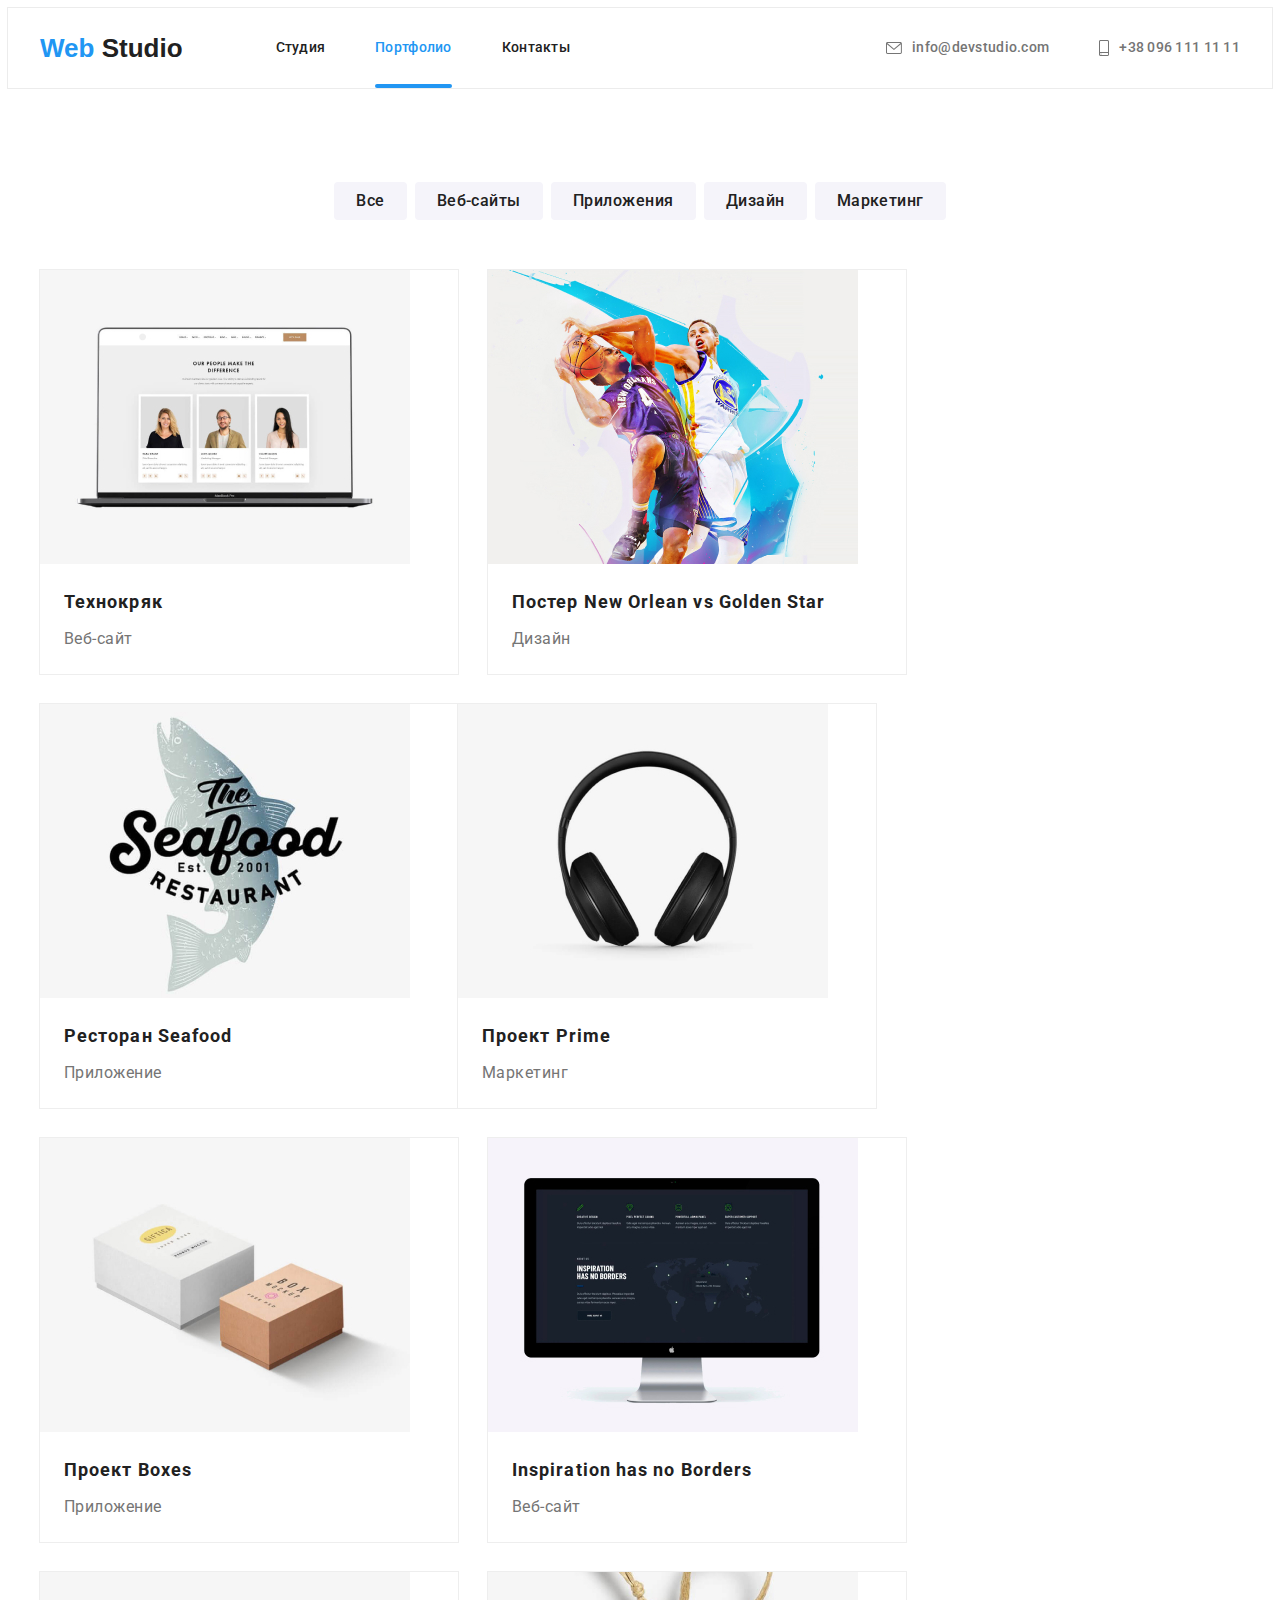
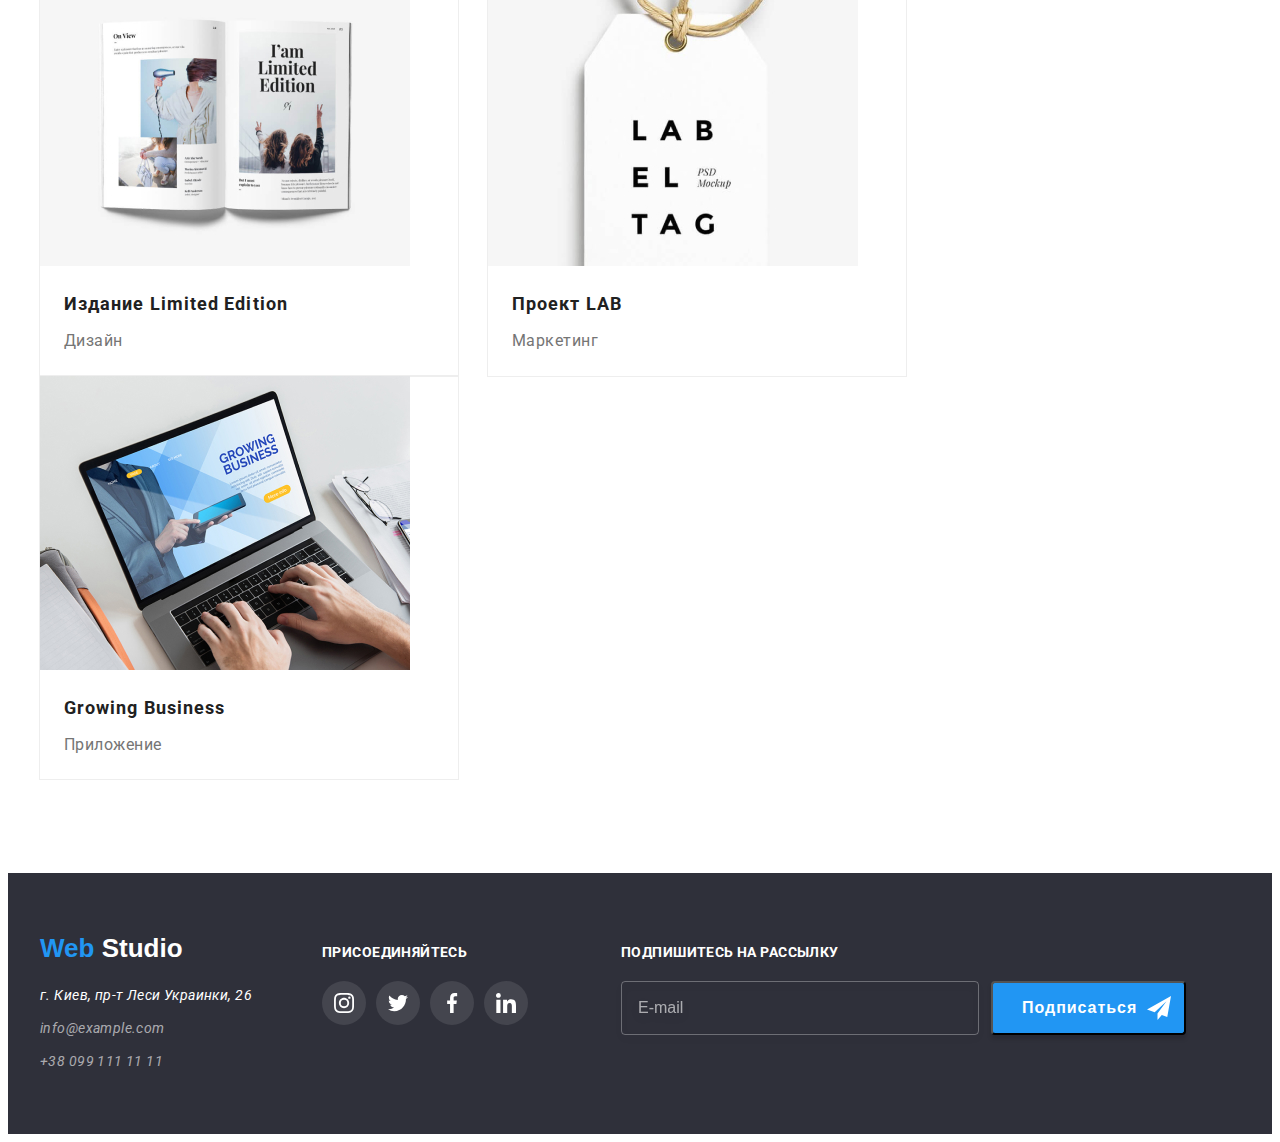
==== portfolio.html @ fcc24470 "Sass" ====
<!DOCTYPE html>
<html lang="ru">
	<head>
		<meta charset="UTF-8" />
		<meta http-equiv="X-UA-Compatible" content="IE=edge" />
		<meta name="viewport" content="width=device-width, initial-scale=1.0" />
		<title>Portfolio</title>
		<link rel="preconnect" href="https://fonts.googleapis.com" />
		<link rel="preconnect" href="https://fonts.gstatic.com" crossorigin />
		<link
			href="https://fonts.googleapis.com/css2?family=Montserrat:wght@400;500;700&family=Roboto&display=swap"
			rel="stylesheet"
		/>
		<link
			rel="stylesheet"
			href="https://minhaskamal.github.io/DownGit/#/home?url=https://github.com/sindresorhus/modern-normalize/blob/main/modern-normalize.css"
		/>

		<link
			rel="stylesheet"
			href="https://cdnjs.cloudflare.com/ajax/libs/modern-normalize/1.1.0/modern-normalize.min.css"
			integrity="sha512-wpPYUAdjBVSE4KJnH1VR1HeZfpl1ub8YT/NKx4PuQ5NmX2tKuGu6U/JRp5y+Y8XG2tV+wKQpNHVUX03MfMFn9Q=="
			crossorigin="anonymous"
			referrerpolicy="no-referrer"
		/>
		
		<link rel="stylesheet" href="./css/main.min.css" />
	</head>

	<body>
		<!--Шапка-->
		<header class="header">
			<div class="container header-container">
				<nav class="navigation">
					<a class="logo" href="./index.html">
						Web
						<span class="logo-element">Studio</span>
					</a>
					<ul class="header-list list">
						<li class="header-item">
							<a class="header-link link" href="./index.html">Студия</a>
						</li>
						<li class="header-item">
							<a class="header-link link active current" href="./portfolio.html">Портфолио</a>
						</li>
						<li class="header-item">
							<a class="header-link link" href="#">Контакты</a>
						</li>
					</ul>
				</nav>

				<ul class="header-contacts list">
					<li class="header-contacts-item">
						<a class="header-contacts-link link" href="mailto:info@devstudio.com">
							<svg class="header-icons" width="16" height="12">
								<use href="./images/icons.svg#envelope"></use>
							</svg>
							info@devstudio.com
						</a>
					</li>
					<li class="header-contacts-item">
						<a class="header-contacts-link link" href="tel:+380961111111">
							<svg class="header-icons" width="10" height="16">
								<use href="./images/icons.svg#smartphone"></use>
							</svg>
							+38 096 111 11 11
						</a>
					</li>
				</ul>
			</div>
		</header>

		<main>
			<!--Меню Портфолио-->
			<section class="menu-section">
				<div class="container">
					<h1 class="visually-hidden">
						Услуги
						<span lang="en">WebStudio</span>
					</h1>
					<ul class="menu-list list">
						<li class="menu-item">
							<button type="button" class="menu-button">Все</button>
						</li>
						<li class="menu-item">
							<button type="button" class="menu-button">Веб-сайты</button>
						</li>
						<li class="menu-item">
							<button type="button" class="menu-button">Приложения</button>
						</li>
						<li class="menu-item">
							<button type="button" class="menu-button">Дизайн</button>
						</li>
						<li class="menu-item">
							<button type="button" class="menu-button">Маркетинг</button>
						</li>
					</ul>
				</div>
			</section>
			<!--Карточки портфолио-->
			<section class="projects-section">
				<div class="container">
					<h2 class="visually-hidden">Проекты</h2>
          
					<ul class="projects-list list">
						<li class="projects-item">
							<a class="projects-link link" href="">

                <div class="img-projects-container">
								<img class="img-projects" src="./images/tehnokryak.jpg" alt="ноутбук на экране изображен веб сайт" />
								<p class="projects-hover-text">
									Технокряк это современная площадка распространения коронавируса. Компании используют эту платформу для
									цифрового шпионажа и атак на защищённые сервера конкурентов.
								</p>
                </div>

								<div class="projects-content">
									<h3 class="projects-subtitle link">Технокряк</h3>
									<p class="projects-text link">Веб-сайт</p>
								</div>
							</a>
						</li>

						<li class="projects-item">
							<a class="projects-link link" href="">

                <div class="img-projects-container">
								<img class="img-projects" src="./images/golden-star.jpg" alt="баскетболисты" />
                <p class="projects-hover-text">
                  Технокряк это современная площадка распространения коронавируса. Компании используют эту платформу для
                  цифрового шпионажа и атак на защищённые сервера конкурентов.
                </p>
                </div>

								<div class="projects-content">
									<h3 class="projects-subtitle link">
										Постер
										<span lang="en">New Orlean vs Golden Star</span>
									</h3>
									<p class="projects-text link">Дизайн</p>
								</div>
							</a>
						</li>

						<li class="projects-item">
							<a class="projects-link link" href="">

                <div class="img-projects-container">
								<img class="img-projects" src="./images/seafood.jpg" alt="эмблема ресторана" />
                <p class="projects-hover-text">
                  Технокряк это современная площадка распространения коронавируса. Компании используют эту платформу для
                  цифрового шпионажа и атак на защищённые сервера конкурентов.
                </p>
                </div>

								<div class="projects-content">
									<h3 class="projects-subtitle link">
										Ресторан
										<span lang="en">Seafood</span>
									</h3>
									<p class="projects-text link">Приложение</p>
								</div>
							</a>
						</li>

						<li class="projects-item">
							<a class="projects-link link" href="">

                <div class="img-projects-container">
								<img class="img-projects" src="./images/prime.jpg" alt="наушники" />
                <p class="projects-hover-text">
                  Технокряк это современная площадка распространения коронавируса. Компании используют эту платформу для
                  цифрового шпионажа и атак на защищённые сервера конкурентов.
                </p>
                </div>
                
								<div class="projects-content">
									<h3 class="projects-subtitle link">
										Проект
										<span lang="en">Prime</span>
									</h3>
									<p class="projects-text link">Маркетинг</p>
								</div>
							</a>
						</li>

						<li class="projects-item">
							<a class="projects-link link" href="">

                <div class="img-projects-container">
								<img class="img-projects" src="./images/boxes.jpg" alt="коробки" />
                <p class="projects-hover-text">
                  Технокряк это современная площадка распространения коронавируса. Компании используют эту платформу для
                  цифрового шпионажа и атак на защищённые сервера конкурентов.
                </p>
                </div>

								<div class="projects-content">
									<h3 class="projects-subtitle link">
										Проект
										<span lang="en">Boxes</span>
									</h3>
									<p class="projects-text link">Приложение</p>
								</div>
							</a>
						</li>

						<li class="projects-item">
							<a class="projects-link link" href="">

                <div class="img-projects-container">
								<img class="img-projects" src="./images/inspiration.jpg" alt="монитор на экране изображен веб сайт " />
                <p class="projects-hover-text">
                  Технокряк это современная площадка распространения коронавируса. Компании используют эту платформу для
                  цифрового шпионажа и атак на защищённые сервера конкурентов.
                </p>
                </div>

								<div class="projects-content">
									<h3 class="projects-subtitle link" lang="en">Inspiration has no Borders</h3>
									<p class="projects-text link">Веб-сайт</p>
								</div>
							</a>
						</li>

						<li class="projects-item">
							<a class="projects-link link" href="">

                <div class="img-projects-container">
								<img class="img-projects" src="./images/limited-edition.jpg" alt="журнал" />
                <p class="projects-hover-text">
                  Технокряк это современная площадка распространения коронавируса. Компании используют эту платформу для
                  цифрового шпионажа и атак на защищённые сервера конкурентов.
                </p>
                </div>

								<div class="projects-content">
									<h3 class="projects-subtitle link">
										Издание
										<span lang="en">Limited Edition</span>
									</h3>
									<p class="projects-text link">Дизайн</p>
								</div>
							</a>
						</li>

						<li class="projects-item">
							<a class="projects-link link" href="">

                <div class="img-projects-container">
								<img class="img-projects" src="./images/lab.jpg" alt=" бумажный ярлык с эмблемой " />
                <p class="projects-hover-text">
                  Технокряк это современная площадка распространения коронавируса. Компании используют эту платформу для
                  цифрового шпионажа и атак на защищённые сервера конкурентов.
                </p>
                </div>

								<div class="projects-content">
									<h3 class="projects-subtitle link">
										Проект
										<span lang="en">LAB</span>
									</h3>
									<p class="projects-text link">Маркетинг</p>
								</div>
							</a>
						</li>

						<li class="projects-item">
							<a class="projects-link link" href="">

                <div class="img-projects-container">
								<img class="img-projects" src="./images/growing.jpg" alt="ноутбук на экране изображено приложение" />
                <p class="projects-hover-text">
                  Технокряк это современная площадка распространения коронавируса. Компании используют эту платформу для
                  цифрового шпионажа и атак на защищённые сервера конкурентов.
                </p>
                </div>

								<div class="projects-content">
									<h3 class="projects-subtitle link" lang="en">Growing Business</h3>
									<p class="projects-text link">Приложение</p>
								</div>
							</a>
						</li>
					</ul>
				</div>
			</section>
		</main>

		<!-- Подвал -->

		<footer class="footer-section">
			<div class="footer-container container">
				<div class="address-container">
					<a href="./index.html" class="footer-logo">
						Web
						<span class="logo-element-footer">Studio</span>
					</a>
					<address class="address">
						<ul class="address-list list">
							<li class="address-item">
								<a class="address-iink link footer-link"
									href="https://www.google.com/maps/place/%D0%B1%D1%83%D0%BB.+%D0%9B%D0%B5%D1%81%D0%B8+%D0%A3%D0%BA%D1%80%D0%B0%D0%B8%D0%BD%D0%BA%D0%B8,+26,+%D0%9A%D0%B8%D0%B5%D0%B2,+02000/@50.4265807,30.5361971,17z/data=!4m13!1m7!3m6!1s0x40d4cf0e033ecbe9:0x57a4dffefec77da0!2z0LHRg9C7LiDQm9C10YHQuCDQo9C60YDQsNC40L3QutC4LCAyNiwg0JrQuNC10LIsIDAyMDAw!3b1!8m2!3d50.4265807!4d30.5383858!3m4!1s0x40d4cf0e033ecbe9:0x57a4dffefec77da0!8m2!3d50.4265807!4d30.5383858"
									target="_blank" rel="nofollow">
									г. Киев, пр-т Леси Украинки, 26
								</a>
							</li>
							<li class="address-item">
								<a class="address-mail link footer-link" href="mailto:info@example.com">info@example.com</a>
							</li>
							<li class="address-item">
								<a class="address-tel link footer-link" href="tel:+380991111111">+38 099 111 11 11</a>
							</li>
						</ul>
					</address>
				</div>
		
				<section class="footer-sidebar">
					<h3 class="footer-sidebar-title">присоединяйтесь</h3>
		
					<ul class="footer-sidebar-list list">
						<li class="footer-sidebar-item">
							<a class="footer-sidebar-link link" href="">
								<svg class="footer-social-icon" width="20" height="20">
									<use href="./images/icons.svg#instagram"></use>
								</svg>
							</a>
						</li>
		
						<li class="footer-sidebar-item">
							<a class="footer-sidebar-link link" href="">
								<svg class="footer-social-icon" width="20" height="20">
									<use href="./images/icons.svg#twitter"></use>
								</svg>
							</a>
						</li>
		
						<li class="footer-sidebar-item">
							<a class="footer-sidebar-link link" href="">
								<svg class="footer-social-icon" width="20" height="20">
									<use href="./images/icons.svg#facebook"></use>
								</svg>
							</a>
						</li>
		
						<li class="footer-sidebar-item">
							<a class="footer-sidebar-link link" href="">
								<svg class="footer-social-icon" width="20" height="20">
									<use href="./images/icons.svg#linkedin"></use>
								</svg>
							</a>
						</li>
					</ul>
				</section>
				<section class="footer-subscribe-container">
					<h2 class="footer-subscribe-title">Подпишитесь на рассылку</h2>
					<form action="#" class="footer-subscribe" autocomplete="on">
		
						<input type="email" name="email" placeholder="E-mail" autofocus required
							class="footer-subscribe-mail" />
		
						<button type="submit" class="footer-subscribe-btn">
							<span class="subscribe-btn-text">Подписаться</span>
		
							<svg class="subscribe-btn-icon" width="24" height="24">
								<use href="./images/icons.svg#icon-icon-send"></use>
							</svg>
						</button>
				</section>
				</form>
			</div>
		</footer>
	</body>
</html>
---- css/main.min.css ----
:root{--hero-title-color: #ffffff;--second-title-color: #212121;--subtitle-color: #212121;--text-color: #757575;--buttons-color: #212121;--second-buttons-color: #ffffff}p,h1,h2,h3,h4,h5,h6,p{margin:0}ul{list-style:none;margin:0;padding:0}img{display:block}body{font-family:"Roboto", sans-serif;color:#212121}.container{width:1200px;padding-left:15px;padding-right:15px;margin:0 auto}.link{text-decoration:none;color:#212121}.active{color:#2196f3}.section{padding-bottom:94px;padding-top:94px}.logo,.footer-logo{font-family:"Raleway", sans-serif;font-weight:700;font-size:26px;line-height:1.19;text-decoration:none;color:#2196f3}.logo{margin-right:93px;padding-top:24px;padding-bottom:24px}.logo-element{color:#212121}.footer-logo{display:block;margin-bottom:20px}.logo-element-footer{color:#ffffff}.visually-hidden{position:absolute;white-space:nowrap;width:1px;height:1px;overflow:hidden;border:0;padding:0;clip:rect(0 0 0 0);clip-path:inset(50%);margin:-1px}.header{background:#ffffff;outline:1px solid #ececec}.header-container{display:flex;align-items:center;justify-content:space-between}.navigation,.header-list,.header-contacts{display:flex;align-items:center}.header-item,.header-contacts-item{font-weight:500;font-size:14px;line-height:1.14;letter-spacing:0.02em;color:#212121}.header-item{margin-right:50px}.header-item:last-child{margin-right:0px}.header-link{padding-top:32px;padding-bottom:32px;position:relative}.header-link.current::after{content:"";width:100%;height:4px;border-radius:2px;background-color:#2196f3;position:absolute;bottom:-1px;left:0}.header-contacts-item:not(:last-child){margin-right:50px}.header-contacts-link{padding-top:32px;padding-bottom:32px;color:#757575;display:flex;align-items:center;transition:color 250ms cubic-bezier(0.4, 0, 0.2, 1)}.header-icons{fill:currentColor;margin-right:10px}.header-contacts-link:hover,.header-contacts-link:focus{color:#2196f3}.hero{padding-top:200px;padding-bottom:200px;text-align:center;background-image:linear-gradient(rgba(47,48,58,0.4), rgba(47,48,58,0.4)),url("../images/hero.jpg");background-position:center;background-size:cover;background-repeat:no-repeat;max-width:1600px;margin:0 auto}.container-hero{display:flex;flex-direction:column;align-items:center}.hero-title{color:var(--hero-title-color);font-weight:900;font-size:44px;line-height:1.36;letter-spacing:0.06em;text-transform:uppercase;width:696px;text-align:center;margin-bottom:30px;margin-left:auto;margin-right:auto}.hero-button{font-family:inherit;font-weight:700;font-size:16px;line-height:1.87;align-items:center;letter-spacing:0.06em;cursor:pointer;border:none;padding:10px 32px;background-color:#2196f3;color:var(--second-buttons-color);border-radius:4px;transition:background-color 250ms cubic-bezier(0.4, 0, 0.2, 1)}.hero-button:hover{background-color:#188ce8}.container-icon{width:270px;height:120px;background-color:#f5f4fa;border-radius:4px;margin-bottom:30px;display:flex;justify-content:center;align-items:center}.about-section{background:#ffffff}.about-list{display:flex;margin-bottom:94px}.about-item:not(:last-child){margin-right:30px}.about-subtitle{font-weight:700;font-size:14px;line-height:1.14;letter-spacing:0.03em;text-transform:uppercase;color:var(--subtitle-color);margin-bottom:10px}.about-text{font-size:14px;line-height:1.71;letter-spacing:0.03em;color:var(--text-color)}.about-title{font-weight:700;font-size:36px;line-height:1.17;text-align:center;letter-spacing:0.03em;color:var(--second-title-color);margin-bottom:50px}.about-img-list{display:flex}.about-img-item{flex-basis:calc((100% - 60px) / 3)}.about-img-item:not(:last-child){margin-right:30px}.about-img-container{position:relative}.about-img-text{position:absolute;width:100%;height:70px;bottom:0;left:0;background-color:rgba(47,48,58,0.8);font-weight:700;font-size:14px;line-height:1.14;text-align:center;letter-spacing:0.03em;text-transform:uppercase;color:#ffffff;padding-top:27px;padding-bottom:27px}.command-section{background:#f5f4fa}.command-title{font-weight:700;font-size:36px;line-height:1.17;text-align:center;letter-spacing:0.03em;color:var(--second-title-color);margin-bottom:50px}.command-list{display:flex}.command-item{flex-basis:calc((100% - 90px) / 4);margin-right:30px;background:#ffffff;box-shadow:0px 1px 3px rgba(0,0,0,0.12),0px 1px 1px rgba(0,0,0,0.14),0px 2px 1px rgba(0,0,0,0.2);border-radius:0px 0px 4px 4px}.command-item:last-child{margin-right:0px}.command-subtitle{font-weight:500;font-size:16px;line-height:1.19;text-align:center;letter-spacing:0.03em;color:var(--subtitle-color);margin-top:30px;margin-bottom:10px}.command-text{font-size:16px;line-height:1.19;text-align:center;letter-spacing:0.03em;color:var(--text-color);margin-bottom:16px}.command-social-list{display:flex;justify-content:center;margin-bottom:30px}.command-social-item{width:44px;height:44px}.command-social-item+.command-social-item{margin-left:10px}.command-social-link{width:100%;height:100%;border-radius:50%;display:flex;justify-content:center;align-items:center;color:#afb1b8;transition:color 250ms cubic-bezier(0.4, 0, 0.2, 1),background-color 250ms cubic-bezier(0.4, 0, 0.2, 1)}.command-social-icon{fill:currentColor}.command-social-link:hover,.command-social-link:focus{color:#ffffff;background-color:#2196f3}.clients{background:#ffffff}.clients-title{font-weight:700;font-size:36px;line-height:1.17;text-align:center;letter-spacing:0.03em;color:var(--second-title-color);margin-bottom:50px}.clients-list{display:flex;justify-content:center;align-items:center}.clients-item{width:170px;height:92px}.clients-item+.clients-item{margin-left:30px}.clients-link{width:100%;height:100%;border-radius:4px;color:#afb1b8;display:flex;justify-content:center;align-items:center;border:1px solid #afb1b8;transition:color 250ms cubic-bezier(0.4, 0, 0.2, 1),border-color 250ms cubic-bezier(0.4, 0, 0.2, 1)}.clients-icon{fill:currentColor}.clients-link:focus,.clients-link:hover{color:#2196f3;border-color:#2196f3}.footer-section{background:#2f303a;padding-bottom:60px;padding-top:60px}.footer-container{display:flex}.address-iink,.address-mail,.address-tel{font-size:14px;line-height:1.71;letter-spacing:0.03em}.address-iink{color:#ffffff}.address-mail,.address-tel{color:rgba(255,255,255,0.6)}.address-iink,.address-mail{display:block;margin-bottom:9px}.footer-link{transition:color 250ms cubic-bezier(0.4, 0, 0.2, 1)}.footer-link:hover,.footer-link:focus{color:#2196f3}.footer-sidebar{margin-top:12px;margin-bottom:40px;margin-left:70px}.footer-sidebar-title,.footer-subscribe-title{font-weight:700;font-size:14px;line-height:1.14;color:#ffffff;letter-spacing:0.03em;text-transform:uppercase;margin-bottom:20px}.footer-sidebar-list{display:flex;justify-content:center;align-items:center}.footer-sidebar-item{width:44px;height:44px}.footer-sidebar-item+.footer-sidebar-item{margin-left:10px}.footer-sidebar-link{width:100%;height:100%;display:flex;justify-content:center;align-items:center;color:#ffffff;border-radius:50%;background:rgba(255,255,255,0.1);transition:color 250ms cubic-bezier(0.4, 0, 0.2, 1),background-color 250ms cubic-bezier(0.4, 0, 0.2, 1)}.footer-social-icon{fill:currentColor}.footer-sidebar-link:hover,.footer-sidebar-link:focus{color:#ffffff;background-color:#2196f3}.footer-subscribe-container{margin-left:93px;margin-top:12px;width:570px}.footer-subscribe{display:flex}.footer-subscribe-mail{width:358px;padding-top:15px;padding-bottom:15px;padding-left:16px;margin-right:12px;background:transparent;border:1px solid rgba(255,255,255,0.3);box-sizing:border-box;filter:drop-shadow(0px 4px 4px rgba(0,0,0,0.15));border-radius:4px;font-size:16px;line-height:1.25;color:rgba(255,255,255,0.6)}.footer-subscribe-mail::placeholder{font-size:16px;line-height:1.25;color:rgba(255,255,255,0.6)}.footer-subscribe-mail:focus{outline:transparent}.footer-subscribe-btn{padding:10px 13px 10px 29px;background:#2196f3;box-shadow:0px 4px 4px rgba(0,0,0,0.15);border-radius:4px;display:flex;align-items:center}.subscribe-btn-text{font-weight:700;font-size:16px;line-height:1.87;text-align:center;letter-spacing:0.06em;color:#ffffff}.subscribe-btn-icon{margin-left:10px;fill:#ffffff}.menu-section{color:#e5e5e5;padding-top:94px;padding-bottom:50px}.menu-list{display:flex;justify-content:center}.menu-item:not(:last-child){margin-right:8px}.menu-item{transition:box-shadow 250ms cubic-bezier(0.4, 0, 0.2, 1),order-radius 250ms cubic-bezier(0.4, 0, 0.2, 1)}.menu-item:focus,.menu-item:hover{box-shadow:0px 3px 1px rgba(0,0,0,0.1),0px 1px 2px rgba(0,0,0,0.08),0px 2px 2px rgba(0,0,0,0.12);border-radius:4px}.menu-button{font-family:inherit;font-weight:500;font-size:16px;line-height:1.62;text-align:center;letter-spacing:0.03em;background:#f5f4fa;color:var(--buttons-color);border:none;border-radius:4px;cursor:pointer;padding:6px 22px;transition:color 250ms cubic-bezier(0.4, 0, 0.2, 1),background-color 250ms cubic-bezier(0.4, 0, 0.2, 1)}.menu-button:focus,.menu-button:hover{background-color:#2196f3;color:#ffffff}.projects-section{padding-bottom:94px}.projects-list{display:flex;flex-wrap:wrap}.img-projects{display:block;max-width:100%;height:auto}.projects-item{flex-basis:calc((100% - 60px) / 3);margin-bottom:30px;margin-right:30px;outline:1px solid #eeeeee;transition:box-shadow 250ms cubic-bezier(0.4, 0, 0.2, 1)}.projects-item:nth-child(3n){margin-right:0px}.projects-item:nth-last-child(-n+3){margin-bottom:0px}.projects-link{cursor:pointer}.projects-item:hover,.projects-item:focus{box-shadow:1px 4px 6px 0px rgba(0,0,0,0.16),0px 4px 4px 0px rgba(0,0,0,0.06)}.projects-item:hover .projects-hover-text{transform:translateY(0%)}.img-projects-container{position:relative;overflow:hidden}.projects-hover-text{position:absolute;width:100%;height:100%;bottom:0;left:0;transform:translateY(100%);transition:transform 250ms cubic-bezier(0.4, 0, 0.2, 1);overflow:auto;font-size:18px;line-height:1.55;letter-spacing:0.03em;color:#ffffff;background-color:rgba(33,150,243,0.9);padding:63px 24px}.projects-content{padding:20px 24px;width:370px;background:#ffffff}.projects-subtitle{font-weight:700;font-size:18px;line-height:2;letter-spacing:0.06em;color:var(--subtitle-color);margin-bottom:4px}.projects-text{font-size:16px;line-height:1.87;letter-spacing:0.03em;color:var(--text-color)}.backdrop{width:100vw;height:100vh;background-color:rgba(0,0,0,0.2);position:fixed;top:0;left:0;transition:visibility 250ms cubic-bezier(0.4, 0, 0.2, 1),opacity 250ms cubic-bezier(0.4, 0, 0.2, 1)}.is-hidden{visibility:hidden;opacity:0;pointer-events:none}.backdrop.is-hidden .modal{transform:scale(0.5) rotateX(-60deg);background-color:#fff}.modal{width:528px;min-height:581px;padding:40px;background-color:#ffffff;border-radius:4px;box-shadow:0px 2px 1px 0px rgba(0,0,0,0.2),0px 1px 1px 0px rgba(0,0,0,0.14),0px 1px 3px 0px rgba(0,0,0,0.12);position:absolute;top:50%;left:50%;transform:scale(1) rotateX(0) translate(-50%, -50%);transition-property:background-color}.modal-close{position:absolute;top:8px;right:8px;width:30px;height:30px;background-color:#fff;color:#000000;border-radius:50%;border:1px solid rgba(0,0,0,0.1);display:flex;align-items:center;justify-content:center;transition:color 250ms cubic-bezier(0.4, 0, 0.2, 1),opacity 250ms cubic-bezier(0.4, 0, 0.2, 1);cursor:pointer}.modal-close-icon{fill:currentColor}.modal-close:focus,.modal-close:hover{color:#2196f3}.modal-title{font-weight:700;font-size:20px;line-height:1.15;text-align:center;letter-spacing:0.03em;color:var(--second-title-color);margin-bottom:12px}.modal-contacts-label,.modal-comments-label{font-weight:400;font-size:12px;line-height:1.17;letter-spacing:0.01em;color:#757575;margin-bottom:4px}.modal-field{position:relative;margin-bottom:10px}.modal-input{display:block;width:100%;height:40px;padding-left:42px;border:1px solid rgba(33,33,33,0.2);box-sizing:border-box;border-radius:4px;font-size:14px;line-height:1.14;letter-spacing:0.01em;transition:border 250ms cubic-bezier(0.4, 0, 0.2, 1);outline:transparent}.modal-input:focus,.modal-comments-text:focus{border:1px solid #2196f3}.modal-input:focus+.modal-icon{fill:#2196f3}.modal-icon{position:absolute;top:50%;transform:translateY(-50%);left:14px;transition:fill 250ms cubic-bezier(0.4, 0, 0.2, 1)}.modal-comments-text{display:block;resize:none;width:100%;height:120px;outline:transparent;border:1px solid rgba(33,33,33,0.2);border-radius:4px;transition:border 250ms cubic-bezier(0.4, 0, 0.2, 1);font-size:12px;line-height:1.16;letter-spacing:0.01em;padding:12px 16px;margin-bottom:20px}.modal-comments-text::placeholder{font-size:12px;line-height:1.16;letter-spacing:0.01em;color:rgba(117,117,117,0.5)}.modal-checkbox-text{font-size:14px;line-height:1.71;letter-spacing:0.03em;color:#757575;margin-bottom:30px;display:flex;justify-content:space-evenly;align-items:center}.modal-checkbox{content:"";width:16px;height:15px;border:2px solid #212121;border-radius:2px;display:flex;align-items:center}.modal-checkbox-icon{fill:transparent}.subscribe-checkbox:checked+.modal-checkbox-text .modal-checkbox{background:#188ce8;border:none}.subscribe-checkbox:checked+.modal-checkbox-text .modal-checkbox-icon{fill:#ffffff}.checkbox-text-element{color:#2196f3;position:relative}.checkbox-text-element::after{content:"";width:100%;height:1px;background-color:#2196f3;position:absolute;bottom:5px;left:0}.modal-btn{font-weight:bold;font-size:16px;line-height:1.87;text-align:center;align-items:center;letter-spacing:0.06em;background-color:#2196f3;color:var(--second-buttons-color);box-shadow:0px 4px 4px rgba(0,0,0,0.15);border-radius:4px;border:transparent;cursor:pointer;padding:10px 55px;display:block;margin:0px auto}
/*# sourceMappingURL=main.min.css.map */
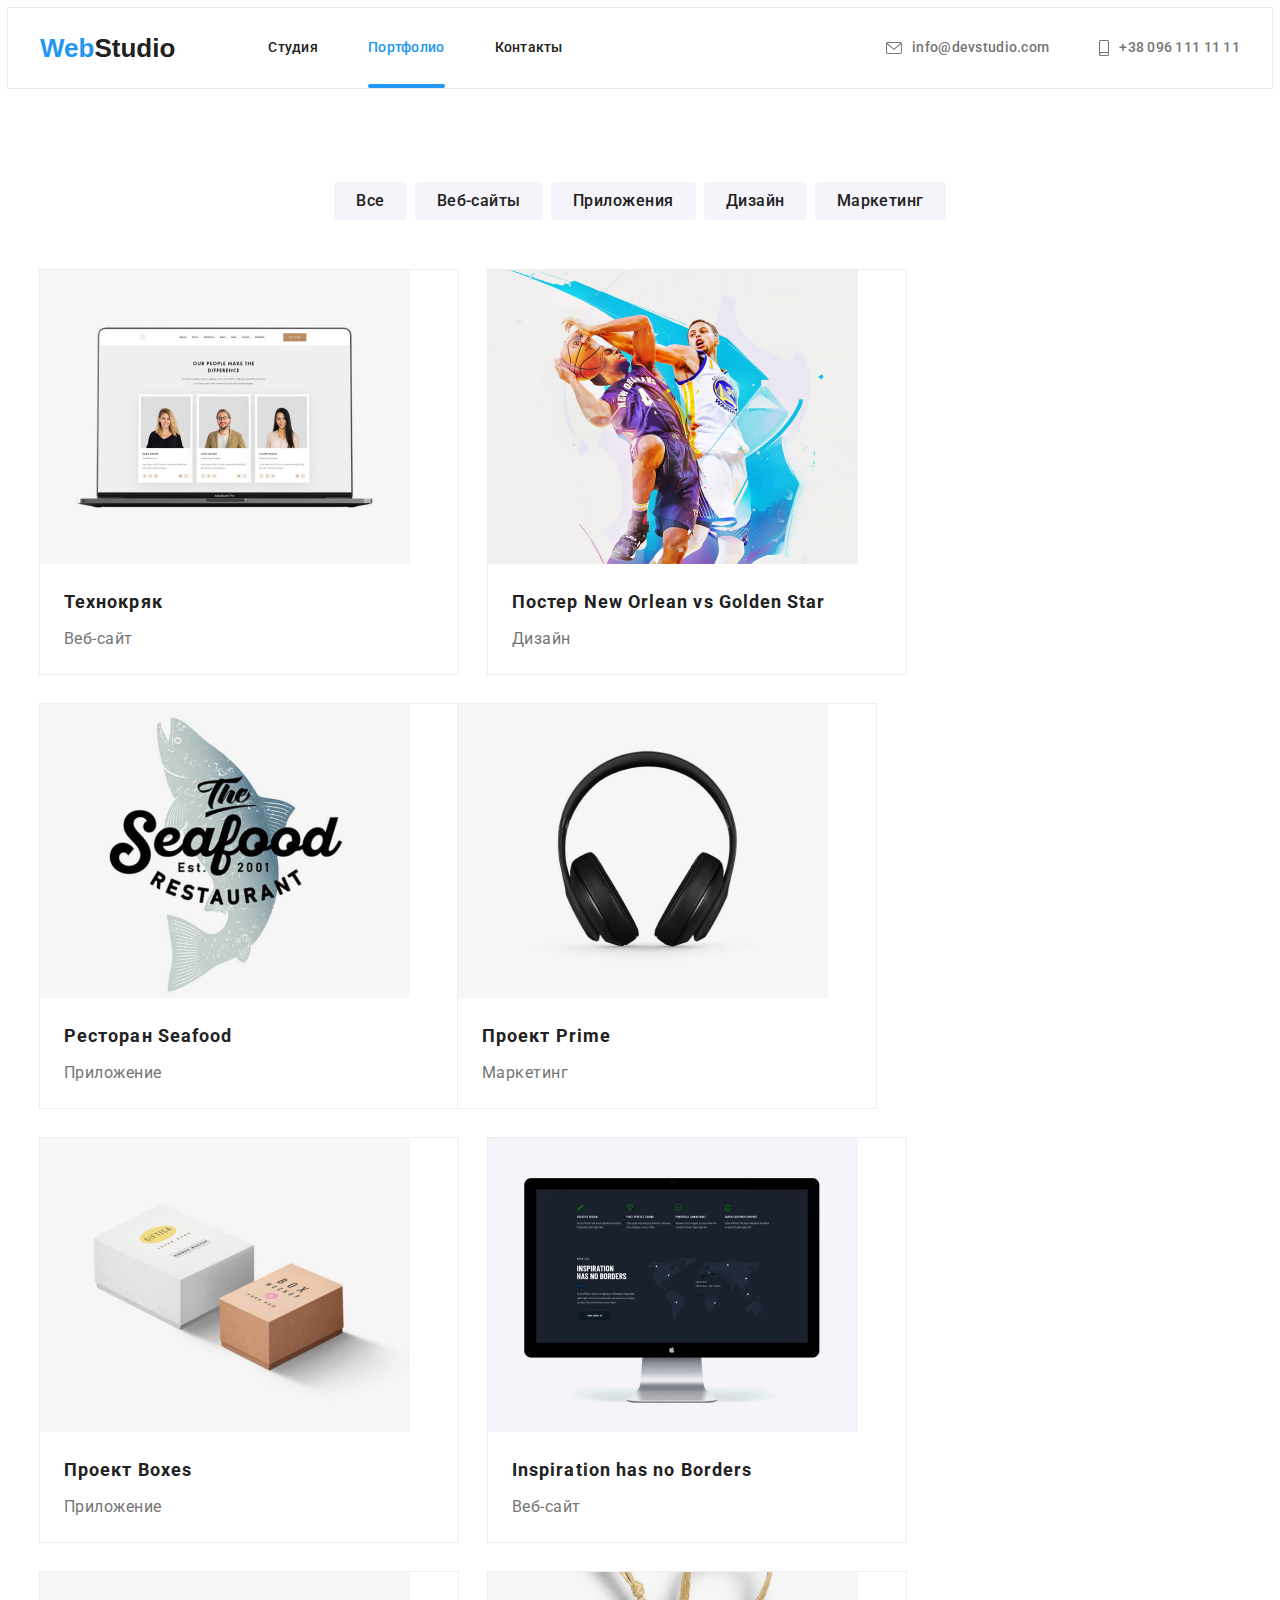
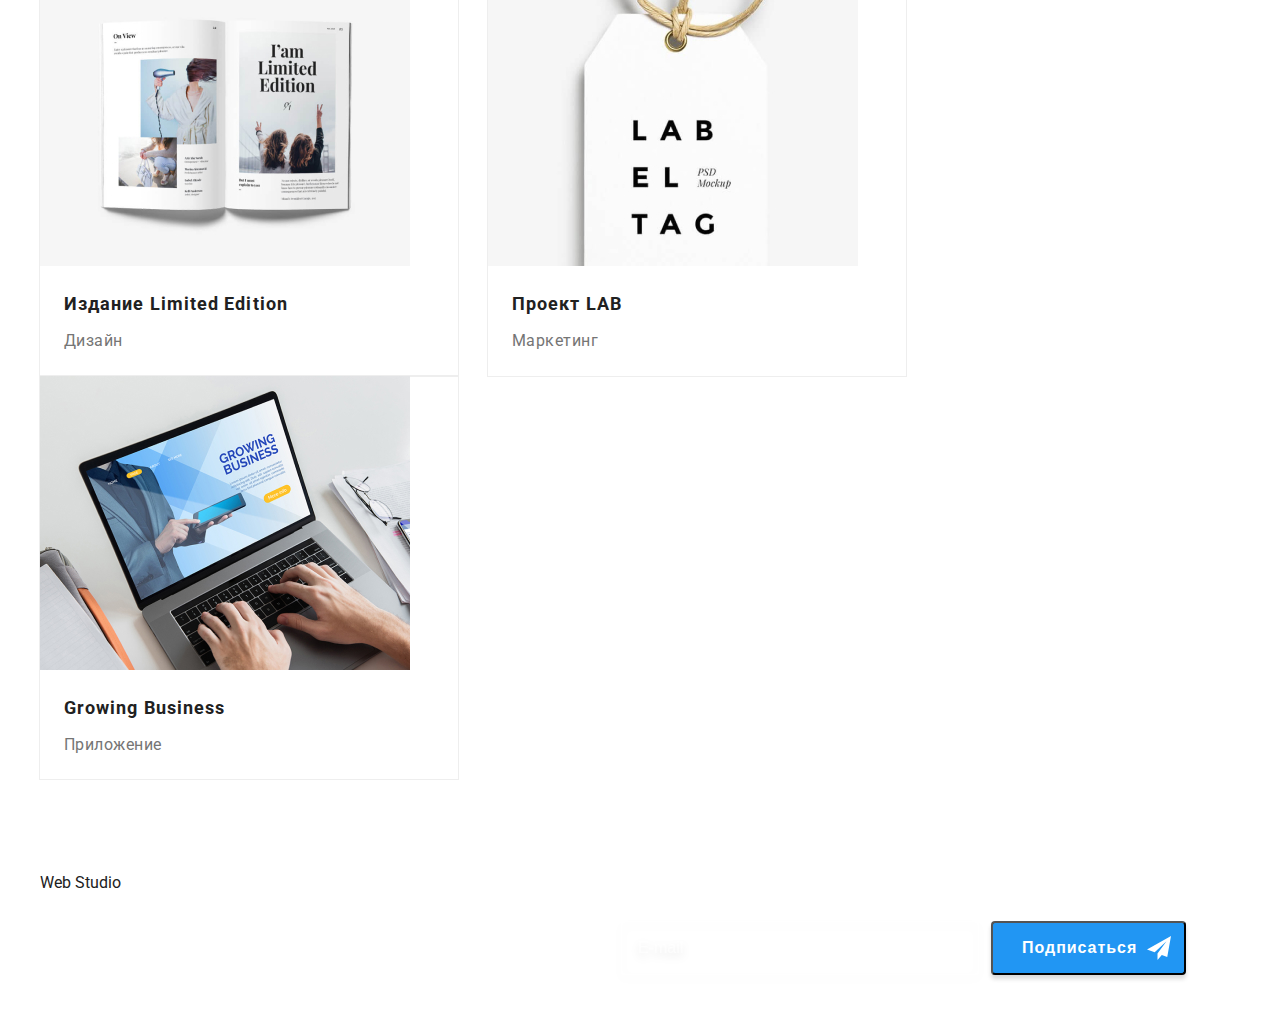
==== commit 48a10d5e: "About" ====
--- a/portfolio.html
+++ b/portfolio.html
@@ -29,47 +29,47 @@
 
 	<body>
 		<!--Шапка-->
-		<header class="header">
-			<div class="container header-container">
-				<nav class="navigation">
-					<a class="logo" href="./index.html">
-						Web
-						<span class="logo-element">Studio</span>
-					</a>
-					<ul class="header-list list">
-						<li class="header-item">
-							<a class="header-link link" href="./index.html">Студия</a>
-						</li>
-						<li class="header-item">
-							<a class="header-link link active current" href="./portfolio.html">Портфолио</a>
-						</li>
-						<li class="header-item">
-							<a class="header-link link" href="#">Контакты</a>
-						</li>
-					</ul>
-				</nav>
-
-				<ul class="header-contacts list">
-					<li class="header-contacts-item">
-						<a class="header-contacts-link link" href="mailto:info@devstudio.com">
-							<svg class="header-icons" width="16" height="12">
-								<use href="./images/icons.svg#envelope"></use>
-							</svg>
-							info@devstudio.com
-						</a>
+	<header class="header">
+		<div class="header__container container">
+			<nav class="header__site-nav">
+				<a class="header__logo logo" href="./index.html">
+					Web<span class="logo--black">Studio</span>
+				</a>
+				<ul class="header-nav">
+					<li class="header-nav__item">
+						<a class="header-nav__link  "
+							href="./index.html">Студия</a>
 					</li>
-					<li class="header-contacts-item">
-						<a class="header-contacts-link link" href="tel:+380961111111">
-							<svg class="header-icons" width="10" height="16">
-								<use href="./images/icons.svg#smartphone"></use>
-							</svg>
-							+38 096 111 11 11
-						</a>
+					<li class="header-nav__item">
+						<a class="header-nav__link nav-link nav-link--current nav-link--active" href="./portfolio.html">Портфолио</a>
+					</li>
+					<li class="header-nav__item">
+						<a class="header-nav__link" href="#">Контакты</a>
 					</li>
 				</ul>
-			</div>
-		</header>
-
+			</nav>
+	
+			<ul class="header-contacts">
+				<li class="header-contacts__item">
+					<a class="header-contacts__link " href="mailto:info@devstudio.com">
+						<svg class="header-contacts__icons" width="16" height="12">
+							<use href="./images/icons.svg#envelope"></use>
+						</svg>
+						info@devstudio.com
+					</a>
+				</li>
+				<li class="header-contacts__item">
+					<a class=" header-contacts__link " href="tel:+380961111111">
+						<svg class="header-contacts__icons" width="10" height="16">
+							<use href="./images/icons.svg#smartphone"></use>
+						</svg>
+						+38 096 111 11 11
+					</a>
+				</li>
+			</ul>
+		</div>
+	</header>
+	
 		<main>
 			<!--Меню Портфолио-->
 			<section class="menu-section">
--- a/css/main.min.css
+++ b/css/main.min.css
@@ -1,2 +1,2 @@
-:root{--hero-title-color: #ffffff;--second-title-color: #212121;--subtitle-color: #212121;--text-color: #757575;--buttons-color: #212121;--second-buttons-color: #ffffff}p,h1,h2,h3,h4,h5,h6,p{margin:0}ul{list-style:none;margin:0;padding:0}img{display:block}body{font-family:"Roboto", sans-serif;color:#212121}.container{width:1200px;padding-left:15px;padding-right:15px;margin:0 auto}.link{text-decoration:none;color:#212121}.active{color:#2196f3}.section{padding-bottom:94px;padding-top:94px}.logo,.footer-logo{font-family:"Raleway", sans-serif;font-weight:700;font-size:26px;line-height:1.19;text-decoration:none;color:#2196f3}.logo{margin-right:93px;padding-top:24px;padding-bottom:24px}.logo-element{color:#212121}.footer-logo{display:block;margin-bottom:20px}.logo-element-footer{color:#ffffff}.visually-hidden{position:absolute;white-space:nowrap;width:1px;height:1px;overflow:hidden;border:0;padding:0;clip:rect(0 0 0 0);clip-path:inset(50%);margin:-1px}.header{background:#ffffff;outline:1px solid #ececec}.header-container{display:flex;align-items:center;justify-content:space-between}.navigation,.header-list,.header-contacts{display:flex;align-items:center}.header-item,.header-contacts-item{font-weight:500;font-size:14px;line-height:1.14;letter-spacing:0.02em;color:#212121}.header-item{margin-right:50px}.header-item:last-child{margin-right:0px}.header-link{padding-top:32px;padding-bottom:32px;position:relative}.header-link.current::after{content:"";width:100%;height:4px;border-radius:2px;background-color:#2196f3;position:absolute;bottom:-1px;left:0}.header-contacts-item:not(:last-child){margin-right:50px}.header-contacts-link{padding-top:32px;padding-bottom:32px;color:#757575;display:flex;align-items:center;transition:color 250ms cubic-bezier(0.4, 0, 0.2, 1)}.header-icons{fill:currentColor;margin-right:10px}.header-contacts-link:hover,.header-contacts-link:focus{color:#2196f3}.hero{padding-top:200px;padding-bottom:200px;text-align:center;background-image:linear-gradient(rgba(47,48,58,0.4), rgba(47,48,58,0.4)),url("../images/hero.jpg");background-position:center;background-size:cover;background-repeat:no-repeat;max-width:1600px;margin:0 auto}.container-hero{display:flex;flex-direction:column;align-items:center}.hero-title{color:var(--hero-title-color);font-weight:900;font-size:44px;line-height:1.36;letter-spacing:0.06em;text-transform:uppercase;width:696px;text-align:center;margin-bottom:30px;margin-left:auto;margin-right:auto}.hero-button{font-family:inherit;font-weight:700;font-size:16px;line-height:1.87;align-items:center;letter-spacing:0.06em;cursor:pointer;border:none;padding:10px 32px;background-color:#2196f3;color:var(--second-buttons-color);border-radius:4px;transition:background-color 250ms cubic-bezier(0.4, 0, 0.2, 1)}.hero-button:hover{background-color:#188ce8}.container-icon{width:270px;height:120px;background-color:#f5f4fa;border-radius:4px;margin-bottom:30px;display:flex;justify-content:center;align-items:center}.about-section{background:#ffffff}.about-list{display:flex;margin-bottom:94px}.about-item:not(:last-child){margin-right:30px}.about-subtitle{font-weight:700;font-size:14px;line-height:1.14;letter-spacing:0.03em;text-transform:uppercase;color:var(--subtitle-color);margin-bottom:10px}.about-text{font-size:14px;line-height:1.71;letter-spacing:0.03em;color:var(--text-color)}.about-title{font-weight:700;font-size:36px;line-height:1.17;text-align:center;letter-spacing:0.03em;color:var(--second-title-color);margin-bottom:50px}.about-img-list{display:flex}.about-img-item{flex-basis:calc((100% - 60px) / 3)}.about-img-item:not(:last-child){margin-right:30px}.about-img-container{position:relative}.about-img-text{position:absolute;width:100%;height:70px;bottom:0;left:0;background-color:rgba(47,48,58,0.8);font-weight:700;font-size:14px;line-height:1.14;text-align:center;letter-spacing:0.03em;text-transform:uppercase;color:#ffffff;padding-top:27px;padding-bottom:27px}.command-section{background:#f5f4fa}.command-title{font-weight:700;font-size:36px;line-height:1.17;text-align:center;letter-spacing:0.03em;color:var(--second-title-color);margin-bottom:50px}.command-list{display:flex}.command-item{flex-basis:calc((100% - 90px) / 4);margin-right:30px;background:#ffffff;box-shadow:0px 1px 3px rgba(0,0,0,0.12),0px 1px 1px rgba(0,0,0,0.14),0px 2px 1px rgba(0,0,0,0.2);border-radius:0px 0px 4px 4px}.command-item:last-child{margin-right:0px}.command-subtitle{font-weight:500;font-size:16px;line-height:1.19;text-align:center;letter-spacing:0.03em;color:var(--subtitle-color);margin-top:30px;margin-bottom:10px}.command-text{font-size:16px;line-height:1.19;text-align:center;letter-spacing:0.03em;color:var(--text-color);margin-bottom:16px}.command-social-list{display:flex;justify-content:center;margin-bottom:30px}.command-social-item{width:44px;height:44px}.command-social-item+.command-social-item{margin-left:10px}.command-social-link{width:100%;height:100%;border-radius:50%;display:flex;justify-content:center;align-items:center;color:#afb1b8;transition:color 250ms cubic-bezier(0.4, 0, 0.2, 1),background-color 250ms cubic-bezier(0.4, 0, 0.2, 1)}.command-social-icon{fill:currentColor}.command-social-link:hover,.command-social-link:focus{color:#ffffff;background-color:#2196f3}.clients{background:#ffffff}.clients-title{font-weight:700;font-size:36px;line-height:1.17;text-align:center;letter-spacing:0.03em;color:var(--second-title-color);margin-bottom:50px}.clients-list{display:flex;justify-content:center;align-items:center}.clients-item{width:170px;height:92px}.clients-item+.clients-item{margin-left:30px}.clients-link{width:100%;height:100%;border-radius:4px;color:#afb1b8;display:flex;justify-content:center;align-items:center;border:1px solid #afb1b8;transition:color 250ms cubic-bezier(0.4, 0, 0.2, 1),border-color 250ms cubic-bezier(0.4, 0, 0.2, 1)}.clients-icon{fill:currentColor}.clients-link:focus,.clients-link:hover{color:#2196f3;border-color:#2196f3}.footer-section{background:#2f303a;padding-bottom:60px;padding-top:60px}.footer-container{display:flex}.address-iink,.address-mail,.address-tel{font-size:14px;line-height:1.71;letter-spacing:0.03em}.address-iink{color:#ffffff}.address-mail,.address-tel{color:rgba(255,255,255,0.6)}.address-iink,.address-mail{display:block;margin-bottom:9px}.footer-link{transition:color 250ms cubic-bezier(0.4, 0, 0.2, 1)}.footer-link:hover,.footer-link:focus{color:#2196f3}.footer-sidebar{margin-top:12px;margin-bottom:40px;margin-left:70px}.footer-sidebar-title,.footer-subscribe-title{font-weight:700;font-size:14px;line-height:1.14;color:#ffffff;letter-spacing:0.03em;text-transform:uppercase;margin-bottom:20px}.footer-sidebar-list{display:flex;justify-content:center;align-items:center}.footer-sidebar-item{width:44px;height:44px}.footer-sidebar-item+.footer-sidebar-item{margin-left:10px}.footer-sidebar-link{width:100%;height:100%;display:flex;justify-content:center;align-items:center;color:#ffffff;border-radius:50%;background:rgba(255,255,255,0.1);transition:color 250ms cubic-bezier(0.4, 0, 0.2, 1),background-color 250ms cubic-bezier(0.4, 0, 0.2, 1)}.footer-social-icon{fill:currentColor}.footer-sidebar-link:hover,.footer-sidebar-link:focus{color:#ffffff;background-color:#2196f3}.footer-subscribe-container{margin-left:93px;margin-top:12px;width:570px}.footer-subscribe{display:flex}.footer-subscribe-mail{width:358px;padding-top:15px;padding-bottom:15px;padding-left:16px;margin-right:12px;background:transparent;border:1px solid rgba(255,255,255,0.3);box-sizing:border-box;filter:drop-shadow(0px 4px 4px rgba(0,0,0,0.15));border-radius:4px;font-size:16px;line-height:1.25;color:rgba(255,255,255,0.6)}.footer-subscribe-mail::placeholder{font-size:16px;line-height:1.25;color:rgba(255,255,255,0.6)}.footer-subscribe-mail:focus{outline:transparent}.footer-subscribe-btn{padding:10px 13px 10px 29px;background:#2196f3;box-shadow:0px 4px 4px rgba(0,0,0,0.15);border-radius:4px;display:flex;align-items:center}.subscribe-btn-text{font-weight:700;font-size:16px;line-height:1.87;text-align:center;letter-spacing:0.06em;color:#ffffff}.subscribe-btn-icon{margin-left:10px;fill:#ffffff}.menu-section{color:#e5e5e5;padding-top:94px;padding-bottom:50px}.menu-list{display:flex;justify-content:center}.menu-item:not(:last-child){margin-right:8px}.menu-item{transition:box-shadow 250ms cubic-bezier(0.4, 0, 0.2, 1),order-radius 250ms cubic-bezier(0.4, 0, 0.2, 1)}.menu-item:focus,.menu-item:hover{box-shadow:0px 3px 1px rgba(0,0,0,0.1),0px 1px 2px rgba(0,0,0,0.08),0px 2px 2px rgba(0,0,0,0.12);border-radius:4px}.menu-button{font-family:inherit;font-weight:500;font-size:16px;line-height:1.62;text-align:center;letter-spacing:0.03em;background:#f5f4fa;color:var(--buttons-color);border:none;border-radius:4px;cursor:pointer;padding:6px 22px;transition:color 250ms cubic-bezier(0.4, 0, 0.2, 1),background-color 250ms cubic-bezier(0.4, 0, 0.2, 1)}.menu-button:focus,.menu-button:hover{background-color:#2196f3;color:#ffffff}.projects-section{padding-bottom:94px}.projects-list{display:flex;flex-wrap:wrap}.img-projects{display:block;max-width:100%;height:auto}.projects-item{flex-basis:calc((100% - 60px) / 3);margin-bottom:30px;margin-right:30px;outline:1px solid #eeeeee;transition:box-shadow 250ms cubic-bezier(0.4, 0, 0.2, 1)}.projects-item:nth-child(3n){margin-right:0px}.projects-item:nth-last-child(-n+3){margin-bottom:0px}.projects-link{cursor:pointer}.projects-item:hover,.projects-item:focus{box-shadow:1px 4px 6px 0px rgba(0,0,0,0.16),0px 4px 4px 0px rgba(0,0,0,0.06)}.projects-item:hover .projects-hover-text{transform:translateY(0%)}.img-projects-container{position:relative;overflow:hidden}.projects-hover-text{position:absolute;width:100%;height:100%;bottom:0;left:0;transform:translateY(100%);transition:transform 250ms cubic-bezier(0.4, 0, 0.2, 1);overflow:auto;font-size:18px;line-height:1.55;letter-spacing:0.03em;color:#ffffff;background-color:rgba(33,150,243,0.9);padding:63px 24px}.projects-content{padding:20px 24px;width:370px;background:#ffffff}.projects-subtitle{font-weight:700;font-size:18px;line-height:2;letter-spacing:0.06em;color:var(--subtitle-color);margin-bottom:4px}.projects-text{font-size:16px;line-height:1.87;letter-spacing:0.03em;color:var(--text-color)}.backdrop{width:100vw;height:100vh;background-color:rgba(0,0,0,0.2);position:fixed;top:0;left:0;transition:visibility 250ms cubic-bezier(0.4, 0, 0.2, 1),opacity 250ms cubic-bezier(0.4, 0, 0.2, 1)}.is-hidden{visibility:hidden;opacity:0;pointer-events:none}.backdrop.is-hidden .modal{transform:scale(0.5) rotateX(-60deg);background-color:#fff}.modal{width:528px;min-height:581px;padding:40px;background-color:#ffffff;border-radius:4px;box-shadow:0px 2px 1px 0px rgba(0,0,0,0.2),0px 1px 1px 0px rgba(0,0,0,0.14),0px 1px 3px 0px rgba(0,0,0,0.12);position:absolute;top:50%;left:50%;transform:scale(1) rotateX(0) translate(-50%, -50%);transition-property:background-color}.modal-close{position:absolute;top:8px;right:8px;width:30px;height:30px;background-color:#fff;color:#000000;border-radius:50%;border:1px solid rgba(0,0,0,0.1);display:flex;align-items:center;justify-content:center;transition:color 250ms cubic-bezier(0.4, 0, 0.2, 1),opacity 250ms cubic-bezier(0.4, 0, 0.2, 1);cursor:pointer}.modal-close-icon{fill:currentColor}.modal-close:focus,.modal-close:hover{color:#2196f3}.modal-title{font-weight:700;font-size:20px;line-height:1.15;text-align:center;letter-spacing:0.03em;color:var(--second-title-color);margin-bottom:12px}.modal-contacts-label,.modal-comments-label{font-weight:400;font-size:12px;line-height:1.17;letter-spacing:0.01em;color:#757575;margin-bottom:4px}.modal-field{position:relative;margin-bottom:10px}.modal-input{display:block;width:100%;height:40px;padding-left:42px;border:1px solid rgba(33,33,33,0.2);box-sizing:border-box;border-radius:4px;font-size:14px;line-height:1.14;letter-spacing:0.01em;transition:border 250ms cubic-bezier(0.4, 0, 0.2, 1);outline:transparent}.modal-input:focus,.modal-comments-text:focus{border:1px solid #2196f3}.modal-input:focus+.modal-icon{fill:#2196f3}.modal-icon{position:absolute;top:50%;transform:translateY(-50%);left:14px;transition:fill 250ms cubic-bezier(0.4, 0, 0.2, 1)}.modal-comments-text{display:block;resize:none;width:100%;height:120px;outline:transparent;border:1px solid rgba(33,33,33,0.2);border-radius:4px;transition:border 250ms cubic-bezier(0.4, 0, 0.2, 1);font-size:12px;line-height:1.16;letter-spacing:0.01em;padding:12px 16px;margin-bottom:20px}.modal-comments-text::placeholder{font-size:12px;line-height:1.16;letter-spacing:0.01em;color:rgba(117,117,117,0.5)}.modal-checkbox-text{font-size:14px;line-height:1.71;letter-spacing:0.03em;color:#757575;margin-bottom:30px;display:flex;justify-content:space-evenly;align-items:center}.modal-checkbox{content:"";width:16px;height:15px;border:2px solid #212121;border-radius:2px;display:flex;align-items:center}.modal-checkbox-icon{fill:transparent}.subscribe-checkbox:checked+.modal-checkbox-text .modal-checkbox{background:#188ce8;border:none}.subscribe-checkbox:checked+.modal-checkbox-text .modal-checkbox-icon{fill:#ffffff}.checkbox-text-element{color:#2196f3;position:relative}.checkbox-text-element::after{content:"";width:100%;height:1px;background-color:#2196f3;position:absolute;bottom:5px;left:0}.modal-btn{font-weight:bold;font-size:16px;line-height:1.87;text-align:center;align-items:center;letter-spacing:0.06em;background-color:#2196f3;color:var(--second-buttons-color);box-shadow:0px 4px 4px rgba(0,0,0,0.15);border-radius:4px;border:transparent;cursor:pointer;padding:10px 55px;display:block;margin:0px auto}
+:root{--hero-title-color: #ffffff;--second-title-color: #212121;--subtitle-color: #212121;--text-color: #757575;--buttons-color: #212121;--second-buttons-color: #ffffff}p,h1,h2,h3,h4,h5,h6,p{margin:0}ul{list-style:none;margin:0;padding:0}img{display:block}a{text-decoration:none;color:#212121}body{font-family:"Roboto", sans-serif;color:#212121}.container{width:1200px;padding-left:15px;padding-right:15px;margin:0 auto}.section{padding-bottom:94px;padding-top:94px}.logo{font-family:"Raleway", sans-serif;font-weight:700;font-size:26px;line-height:1.19;text-decoration:none;color:#2196f3}.logo--black{color:#212121}.logo--white{color:#ffffff}.header__logo{margin-right:93px;padding-top:24px;padding-bottom:24px}.footer__logo{display:block;margin-bottom:20px}.visually-hidden{position:absolute;white-space:nowrap;width:1px;height:1px;overflow:hidden;border:0;padding:0;clip:rect(0 0 0 0);clip-path:inset(50%);margin:-1px}.header{background:#ffffff;outline:1px solid #ececec}.header__container{display:flex;align-items:center;justify-content:space-between}.header__site-nav{display:flex;align-items:center}.header-nav{display:flex;align-items:center}.header-nav__item{font-weight:500;font-size:14px;line-height:1.14;letter-spacing:0.02em;color:#212121}.header-nav__item:not(:last-child){margin-right:50px}.header-nav__link{padding-top:32px;padding-bottom:32px;position:relative}.header-nav .nav-link--active{color:#2196f3}.nav-link--current::after{content:"";width:100%;height:4px;border-radius:2px;background-color:#2196f3;position:absolute;bottom:-1px;left:0}.header-contacts{display:flex;align-items:center}.header-contacts__item{font-weight:500;font-size:14px;line-height:1.14;letter-spacing:0.02em;color:#212121}.header-contacts__item:not(:last-child){margin-right:50px}.header-contacts__link{padding-top:32px;padding-bottom:32px;color:#757575;display:flex;align-items:center;transition:color 250ms cubic-bezier(0.4, 0, 0.2, 1)}.header-contacts__link:hover,.header-contacts__link:focus{color:#2196f3}.header-contacts__icons{fill:currentColor;margin-right:10px}.hero{padding-top:200px;padding-bottom:200px;text-align:center;background-image:linear-gradient(rgba(47,48,58,0.4), rgba(47,48,58,0.4)),url("../images/hero.jpg");background-position:center;background-size:cover;background-repeat:no-repeat;max-width:1600px}.hero--indent{margin:0 auto}.hero__container{display:flex;flex-direction:column;align-items:center}.hero__title{color:var(--hero-title-color);font-weight:900;font-size:44px;line-height:1.36;letter-spacing:0.06em;text-transform:uppercase;width:696px;text-align:center;margin-bottom:30px;margin-left:auto;margin-right:auto}.hero__button{font-family:inherit;font-weight:700;font-size:16px;line-height:1.87;align-items:center;letter-spacing:0.06em;cursor:pointer;border:none;padding:10px 32px;background-color:#2196f3;color:var(--second-buttons-color);border-radius:4px;transition:background-color 250ms cubic-bezier(0.4, 0, 0.2, 1)}.hero__button:hover{background-color:#188ce8}.features{background:#ffffff}.features-list{display:flex}.features-list__item:not(:last-child){margin-right:30px}.features-list__icon{width:270px;height:120px;background-color:#f5f4fa;border-radius:4px;display:flex;justify-content:center;align-items:center;margin-bottom:30px}.features-list__subtitle{font-weight:700;font-size:14px;line-height:1.14;letter-spacing:0.03em;text-transform:uppercase;color:var(--subtitle-color);margin-bottom:10px}.features-list__text{font-size:14px;line-height:1.71;letter-spacing:0.03em;color:var(--text-color)}.about{background:#ffffff;margin-bottom:94px}.about__title{font-weight:700;font-size:36px;line-height:1.17;text-align:center;letter-spacing:0.03em;color:var(--second-title-color);margin-bottom:50px}.about-list{display:flex}.about-list__item{flex-basis:calc((100% - 60px) / 3)}.about-list__item:not(:last-child){margin-right:30px}.about-list__content{position:relative}.about-list__text{position:absolute;width:100%;height:70px;bottom:0;left:0;background-color:rgba(47,48,58,0.8);font-weight:700;font-size:14px;line-height:1.14;text-align:center;letter-spacing:0.03em;text-transform:uppercase;color:#ffffff;padding-top:27px;padding-bottom:27px}.command-section{background:#f5f4fa}.command-title{font-weight:700;font-size:36px;line-height:1.17;text-align:center;letter-spacing:0.03em;color:var(--second-title-color);margin-bottom:50px}.command-list{display:flex}.command-item{flex-basis:calc((100% - 90px) / 4);margin-right:30px;background:#ffffff;box-shadow:0px 1px 3px rgba(0,0,0,0.12),0px 1px 1px rgba(0,0,0,0.14),0px 2px 1px rgba(0,0,0,0.2);border-radius:0px 0px 4px 4px}.command-item:last-child{margin-right:0px}.command-subtitle{font-weight:500;font-size:16px;line-height:1.19;text-align:center;letter-spacing:0.03em;color:var(--subtitle-color);margin-top:30px;margin-bottom:10px}.command-text{font-size:16px;line-height:1.19;text-align:center;letter-spacing:0.03em;color:var(--text-color);margin-bottom:16px}.command-social-list{display:flex;justify-content:center;margin-bottom:30px}.command-social-item{width:44px;height:44px}.command-social-item+.command-social-item{margin-left:10px}.command-social-link{width:100%;height:100%;border-radius:50%;display:flex;justify-content:center;align-items:center;color:#afb1b8;transition:color 250ms cubic-bezier(0.4, 0, 0.2, 1),background-color 250ms cubic-bezier(0.4, 0, 0.2, 1)}.command-social-icon{fill:currentColor}.command-social-link:hover,.command-social-link:focus{color:#ffffff;background-color:#2196f3}.clients{background:#ffffff}.clients-title{font-weight:700;font-size:36px;line-height:1.17;text-align:center;letter-spacing:0.03em;color:var(--second-title-color);margin-bottom:50px}.clients-list{display:flex;justify-content:center;align-items:center}.clients-item{width:170px;height:92px}.clients-item+.clients-item{margin-left:30px}.clients-link{width:100%;height:100%;border-radius:4px;color:#afb1b8;display:flex;justify-content:center;align-items:center;border:1px solid #afb1b8;transition:color 250ms cubic-bezier(0.4, 0, 0.2, 1),border-color 250ms cubic-bezier(0.4, 0, 0.2, 1)}.clients-icon{fill:currentColor}.clients-link:focus,.clients-link:hover{color:#2196f3;border-color:#2196f3}.footer{background:#2f303a;padding-bottom:60px;padding-top:60px}.footer-container{display:flex}.address-iink,.address-mail,.address-tel{font-size:14px;line-height:1.71;letter-spacing:0.03em}.address-iink{color:#ffffff}.address-mail,.address-tel{color:rgba(255,255,255,0.6)}.address-iink,.address-mail{display:block;margin-bottom:9px}.footer-link{transition:color 250ms cubic-bezier(0.4, 0, 0.2, 1)}.footer-link:hover,.footer-link:focus{color:#2196f3}.footer-sidebar{margin-top:12px;margin-bottom:40px;margin-left:70px}.footer-sidebar-title,.footer-subscribe-title{font-weight:700;font-size:14px;line-height:1.14;color:#ffffff;letter-spacing:0.03em;text-transform:uppercase;margin-bottom:20px}.footer-sidebar-list{display:flex;justify-content:center;align-items:center}.footer-sidebar-item{width:44px;height:44px}.footer-sidebar-item+.footer-sidebar-item{margin-left:10px}.footer-sidebar-link{width:100%;height:100%;display:flex;justify-content:center;align-items:center;color:#ffffff;border-radius:50%;background:rgba(255,255,255,0.1);transition:color 250ms cubic-bezier(0.4, 0, 0.2, 1),background-color 250ms cubic-bezier(0.4, 0, 0.2, 1)}.footer-social-icon{fill:currentColor}.footer-sidebar-link:hover,.footer-sidebar-link:focus{color:#ffffff;background-color:#2196f3}.footer-subscribe-container{margin-left:93px;margin-top:12px;width:570px}.footer-subscribe{display:flex}.footer-subscribe-mail{width:358px;padding-top:15px;padding-bottom:15px;padding-left:16px;margin-right:12px;background:transparent;border:1px solid rgba(255,255,255,0.3);box-sizing:border-box;filter:drop-shadow(0px 4px 4px rgba(0,0,0,0.15));border-radius:4px;font-size:16px;line-height:1.25;color:rgba(255,255,255,0.6)}.footer-subscribe-mail::placeholder{font-size:16px;line-height:1.25;color:rgba(255,255,255,0.6)}.footer-subscribe-mail:focus{outline:transparent}.footer-subscribe-btn{padding:10px 13px 10px 29px;background:#2196f3;box-shadow:0px 4px 4px rgba(0,0,0,0.15);border-radius:4px;display:flex;align-items:center}.subscribe-btn-text{font-weight:700;font-size:16px;line-height:1.87;text-align:center;letter-spacing:0.06em;color:#ffffff}.subscribe-btn-icon{margin-left:10px;fill:#ffffff}.menu-section{color:#e5e5e5;padding-top:94px;padding-bottom:50px}.menu-list{display:flex;justify-content:center}.menu-item:not(:last-child){margin-right:8px}.menu-item{transition:box-shadow 250ms cubic-bezier(0.4, 0, 0.2, 1),order-radius 250ms cubic-bezier(0.4, 0, 0.2, 1)}.menu-item:focus,.menu-item:hover{box-shadow:0px 3px 1px rgba(0,0,0,0.1),0px 1px 2px rgba(0,0,0,0.08),0px 2px 2px rgba(0,0,0,0.12);border-radius:4px}.menu-button{font-family:inherit;font-weight:500;font-size:16px;line-height:1.62;text-align:center;letter-spacing:0.03em;background:#f5f4fa;color:var(--buttons-color);border:none;border-radius:4px;cursor:pointer;padding:6px 22px;transition:color 250ms cubic-bezier(0.4, 0, 0.2, 1),background-color 250ms cubic-bezier(0.4, 0, 0.2, 1)}.menu-button:focus,.menu-button:hover{background-color:#2196f3;color:#ffffff}.projects-section{padding-bottom:94px}.projects-list{display:flex;flex-wrap:wrap}.img-projects{display:block;max-width:100%;height:auto}.projects-item{flex-basis:calc((100% - 60px) / 3);margin-bottom:30px;margin-right:30px;outline:1px solid #eeeeee;transition:box-shadow 250ms cubic-bezier(0.4, 0, 0.2, 1)}.projects-item:nth-child(3n){margin-right:0px}.projects-item:nth-last-child(-n+3){margin-bottom:0px}.projects-link{cursor:pointer}.projects-item:hover,.projects-item:focus{box-shadow:1px 4px 6px 0px rgba(0,0,0,0.16),0px 4px 4px 0px rgba(0,0,0,0.06)}.projects-item:hover .projects-hover-text{transform:translateY(0%)}.img-projects-container{position:relative;overflow:hidden}.projects-hover-text{position:absolute;width:100%;height:100%;bottom:0;left:0;transform:translateY(100%);transition:transform 250ms cubic-bezier(0.4, 0, 0.2, 1);overflow:auto;font-size:18px;line-height:1.55;letter-spacing:0.03em;color:#ffffff;background-color:rgba(33,150,243,0.9);padding:63px 24px}.projects-content{padding:20px 24px;width:370px;background:#ffffff}.projects-subtitle{font-weight:700;font-size:18px;line-height:2;letter-spacing:0.06em;color:var(--subtitle-color);margin-bottom:4px}.projects-text{font-size:16px;line-height:1.87;letter-spacing:0.03em;color:var(--text-color)}.backdrop{width:100vw;height:100vh;background-color:rgba(0,0,0,0.2);position:fixed;top:0;left:0;transition:visibility 250ms cubic-bezier(0.4, 0, 0.2, 1),opacity 250ms cubic-bezier(0.4, 0, 0.2, 1)}.is-hidden{visibility:hidden;opacity:0;pointer-events:none}.backdrop.is-hidden .modal{transform:scale(0.5) rotateX(-60deg);background-color:#fff}.modal{width:528px;min-height:581px;padding:40px;background-color:#ffffff;border-radius:4px;box-shadow:0px 2px 1px 0px rgba(0,0,0,0.2),0px 1px 1px 0px rgba(0,0,0,0.14),0px 1px 3px 0px rgba(0,0,0,0.12);position:absolute;top:50%;left:50%;transform:scale(1) rotateX(0) translate(-50%, -50%);transition-property:background-color}.modal-close{position:absolute;top:8px;right:8px;width:30px;height:30px;background-color:#fff;color:#000000;border-radius:50%;border:1px solid rgba(0,0,0,0.1);display:flex;align-items:center;justify-content:center;transition:color 250ms cubic-bezier(0.4, 0, 0.2, 1),opacity 250ms cubic-bezier(0.4, 0, 0.2, 1);cursor:pointer}.modal-close-icon{fill:currentColor}.modal-close:focus,.modal-close:hover{color:#2196f3}.modal-title{font-weight:700;font-size:20px;line-height:1.15;text-align:center;letter-spacing:0.03em;color:var(--second-title-color);margin-bottom:12px}.modal-contacts-label,.modal-comments-label{font-weight:400;font-size:12px;line-height:1.17;letter-spacing:0.01em;color:#757575;margin-bottom:4px}.modal-field{position:relative;margin-bottom:10px}.modal-input{display:block;width:100%;height:40px;padding-left:42px;border:1px solid rgba(33,33,33,0.2);box-sizing:border-box;border-radius:4px;font-size:14px;line-height:1.14;letter-spacing:0.01em;transition:border 250ms cubic-bezier(0.4, 0, 0.2, 1);outline:transparent}.modal-input:focus,.modal-comments-text:focus{border:1px solid #2196f3}.modal-input:focus+.modal-icon{fill:#2196f3}.modal-icon{position:absolute;top:50%;transform:translateY(-50%);left:14px;transition:fill 250ms cubic-bezier(0.4, 0, 0.2, 1)}.modal-comments-text{display:block;resize:none;width:100%;height:120px;outline:transparent;border:1px solid rgba(33,33,33,0.2);border-radius:4px;transition:border 250ms cubic-bezier(0.4, 0, 0.2, 1);font-size:12px;line-height:1.16;letter-spacing:0.01em;padding:12px 16px;margin-bottom:20px}.modal-comments-text::placeholder{font-size:12px;line-height:1.16;letter-spacing:0.01em;color:rgba(117,117,117,0.5)}.modal-checkbox-text{font-size:14px;line-height:1.71;letter-spacing:0.03em;color:#757575;margin-bottom:30px;display:flex;justify-content:space-evenly;align-items:center}.modal-checkbox{content:"";width:16px;height:15px;border:2px solid #212121;border-radius:2px;display:flex;align-items:center}.modal-checkbox-icon{fill:transparent}.subscribe-checkbox:checked+.modal-checkbox-text .modal-checkbox{background:#188ce8;border:none}.subscribe-checkbox:checked+.modal-checkbox-text .modal-checkbox-icon{fill:#ffffff}.checkbox-text-element{color:#2196f3;position:relative}.checkbox-text-element::after{content:"";width:100%;height:1px;background-color:#2196f3;position:absolute;bottom:5px;left:0}.modal-btn{font-weight:bold;font-size:16px;line-height:1.87;text-align:center;align-items:center;letter-spacing:0.06em;background-color:#2196f3;color:var(--second-buttons-color);box-shadow:0px 4px 4px rgba(0,0,0,0.15);border-radius:4px;border:transparent;cursor:pointer;padding:10px 55px;display:block;margin:0px auto}
 /*# sourceMappingURL=main.min.css.map */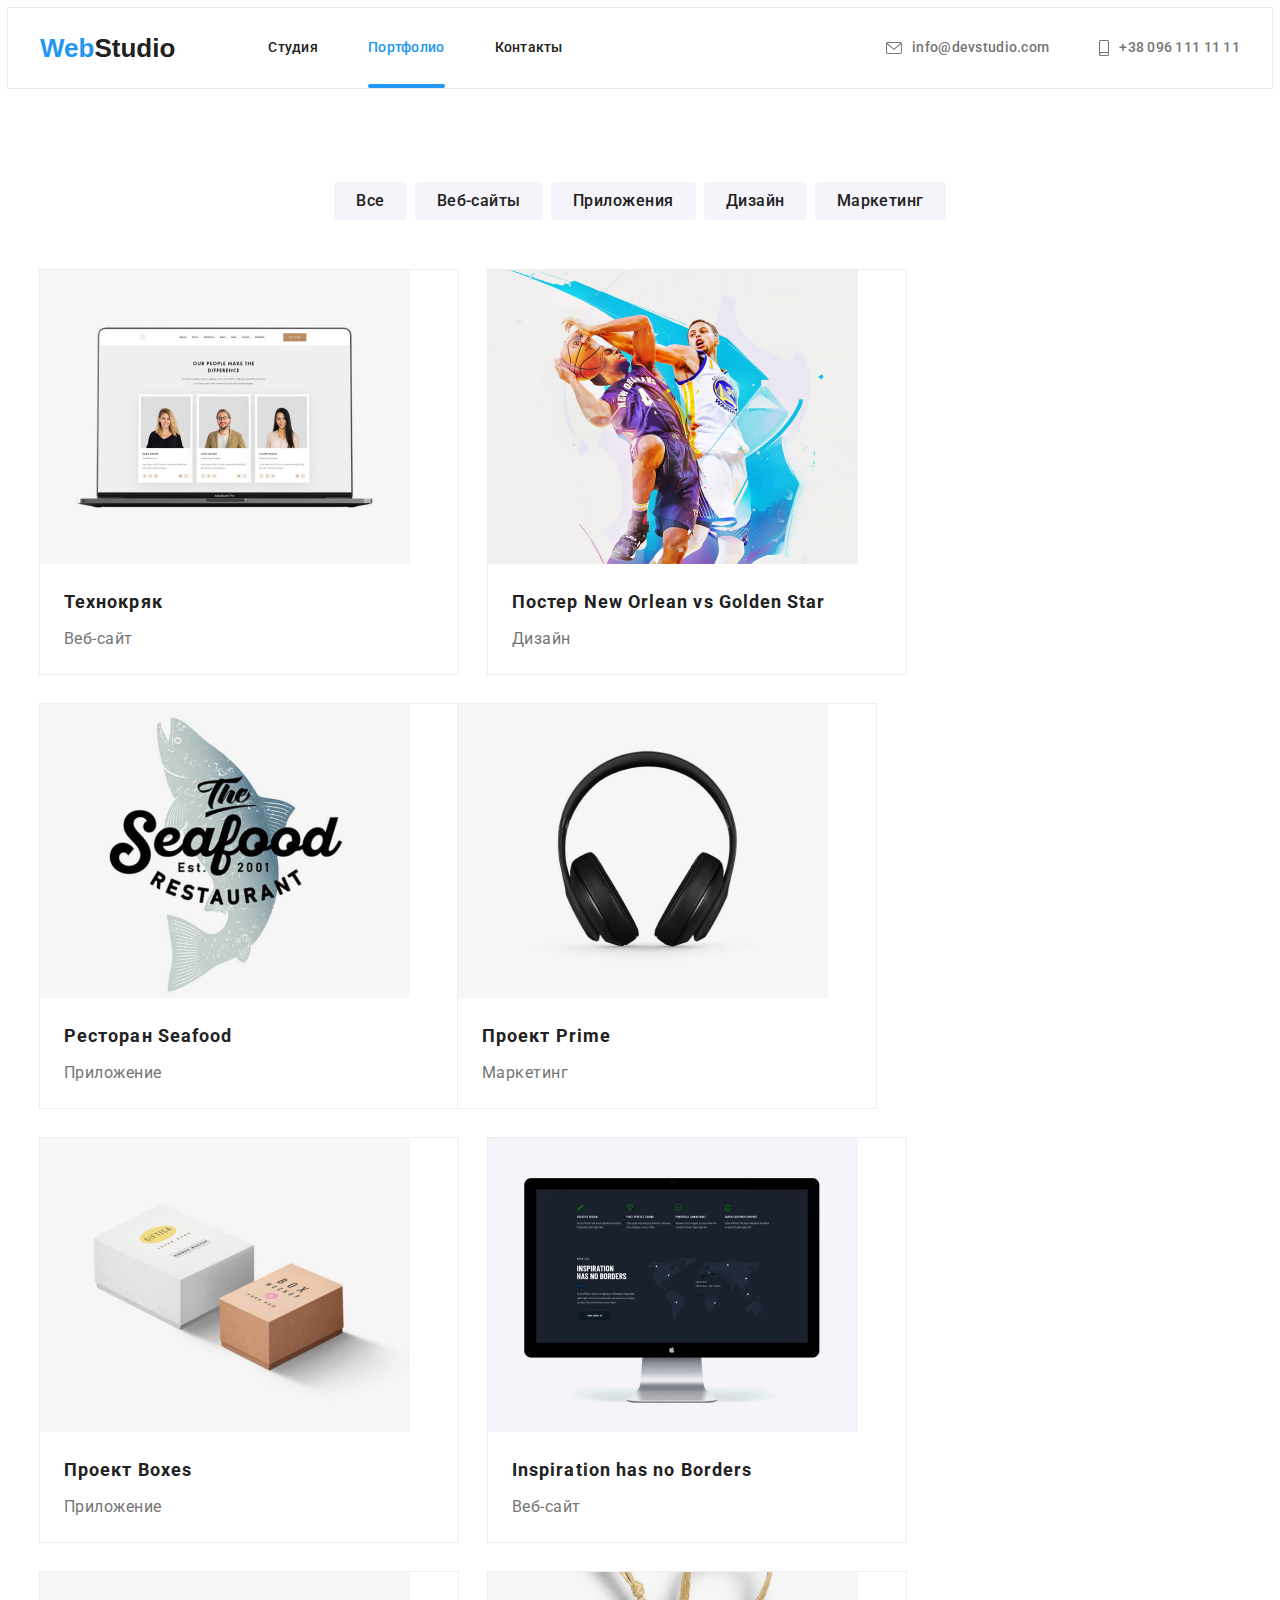
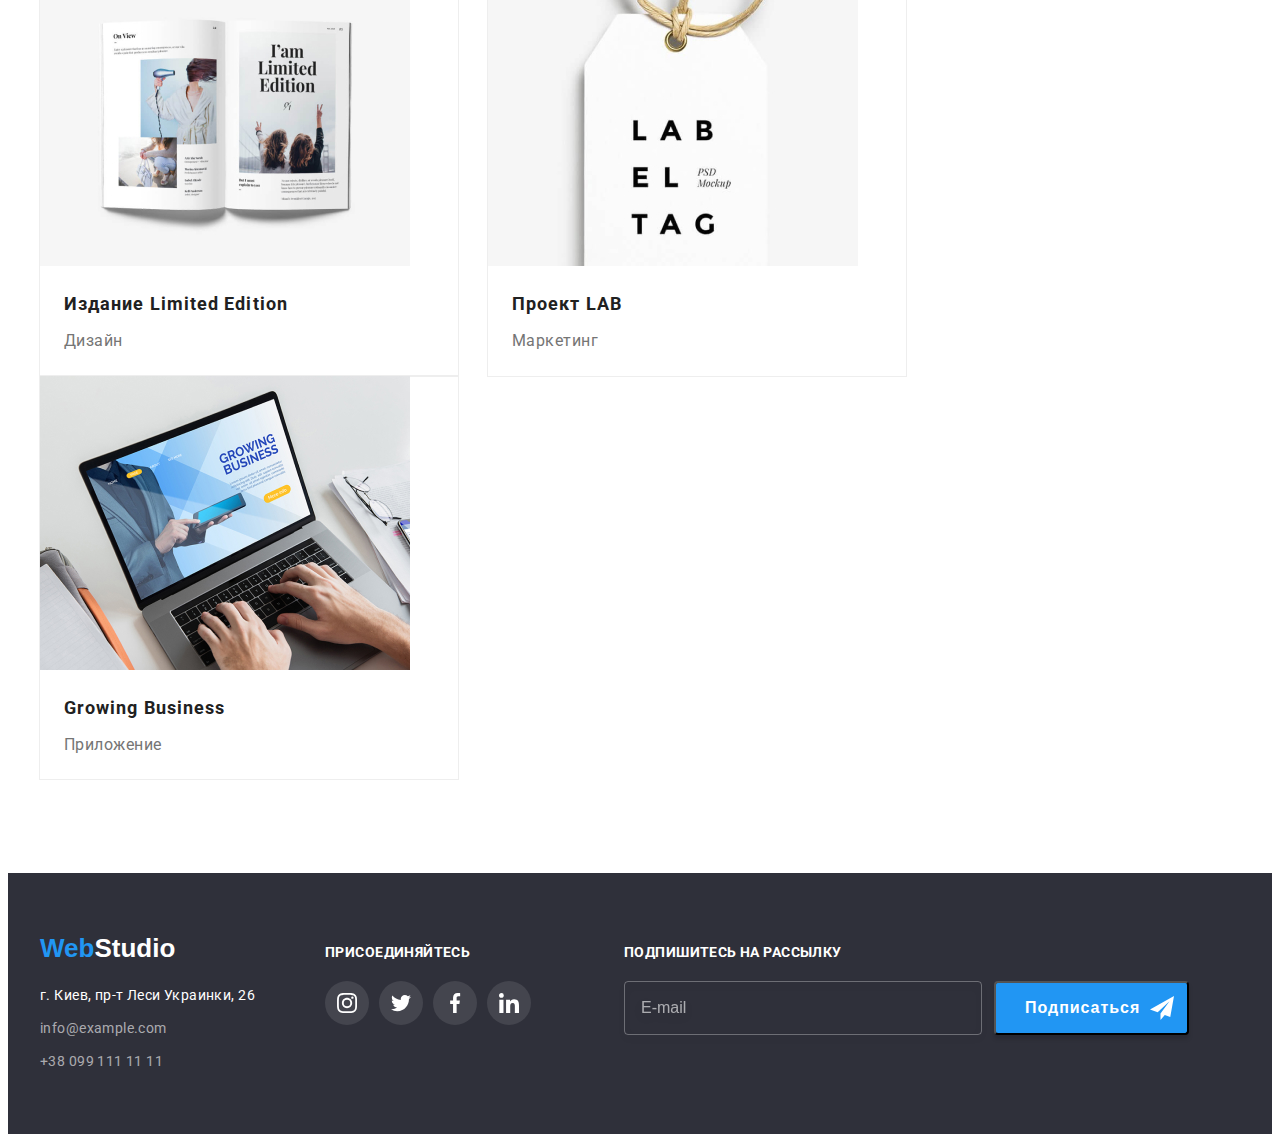
==== commit a62cd855: "BEM finish" ====
--- a/portfolio.html
+++ b/portfolio.html
@@ -78,21 +78,21 @@
 						Услуги
 						<span lang="en">WebStudio</span>
 					</h1>
-					<ul class="menu-list list">
-						<li class="menu-item">
-							<button type="button" class="menu-button">Все</button>
-						</li>
-						<li class="menu-item">
-							<button type="button" class="menu-button">Веб-сайты</button>
-						</li>
-						<li class="menu-item">
-							<button type="button" class="menu-button">Приложения</button>
-						</li>
-						<li class="menu-item">
-							<button type="button" class="menu-button">Дизайн</button>
-						</li>
-						<li class="menu-item">
-							<button type="button" class="menu-button">Маркетинг</button>
+					<ul class="portfolio-menu">
+						<li class="portfolio-menu__item">
+							<button type="button" class="portfolio-menu__button">Все</button>
+						</li>
+						<li class="portfolio-menu__item">
+							<button type="button" class="portfolio-menu__button">Веб-сайты</button>
+						</li>
+						<li class="portfolio-menu__item">
+							<button type="button" class="portfolio-menu__button">Приложения</button>
+						</li>
+						<li class="portfolio-menu__item">
+							<button type="button" class="portfolio-menu__button">Дизайн</button>
+						</li>
+						<li class="portfolio-menu__item">
+							<button type="button" class="portfolio-menu__button">Маркетинг</button>
 						</li>
 					</ul>
 				</div>
@@ -102,183 +102,183 @@
 				<div class="container">
 					<h2 class="visually-hidden">Проекты</h2>
           
-					<ul class="projects-list list">
-						<li class="projects-item">
-							<a class="projects-link link" href="">
-
-                <div class="img-projects-container">
-								<img class="img-projects" src="./images/tehnokryak.jpg" alt="ноутбук на экране изображен веб сайт" />
-								<p class="projects-hover-text">
+					<ul class="projects-list">
+						<li class="projects-list__item">
+							<a class="projects-list__link" href="">
+
+                <div class="projects-img">
+								<img class="projects-img__img" src="./images/tehnokryak.jpg" alt="ноутбук на экране изображен веб сайт" />
+								<p class="projects-img__hover">
 									Технокряк это современная площадка распространения коронавируса. Компании используют эту платформу для
 									цифрового шпионажа и атак на защищённые сервера конкурентов.
 								</p>
                 </div>
 
 								<div class="projects-content">
-									<h3 class="projects-subtitle link">Технокряк</h3>
-									<p class="projects-text link">Веб-сайт</p>
-								</div>
-							</a>
-						</li>
-
-						<li class="projects-item">
-							<a class="projects-link link" href="">
-
-                <div class="img-projects-container">
-								<img class="img-projects" src="./images/golden-star.jpg" alt="баскетболисты" />
-                <p class="projects-hover-text">
-                  Технокряк это современная площадка распространения коронавируса. Компании используют эту платформу для
-                  цифрового шпионажа и атак на защищённые сервера конкурентов.
-                </p>
-                </div>
-
-								<div class="projects-content">
-									<h3 class="projects-subtitle link">
+									<h3 class="projects-content__subtitle">Технокряк</h3>
+									<p class="projects-content__text">Веб-сайт</p>
+								</div>
+							</a>
+						</li>
+
+						<li class="projects-list__item">
+							<a class="projects-list__link" href="">
+
+                <div class="projects-img">
+								<img class="projects-img__img" src="./images/golden-star.jpg" alt="баскетболисты" />
+                <p class="projects-img__hover">
+                  Технокряк это современная площадка распространения коронавируса. Компании используют эту платформу для
+                  цифрового шпионажа и атак на защищённые сервера конкурентов.
+                </p>
+                </div>
+
+								<div class="projects-content">
+									<h3 class="projects-content__subtitle">
 										Постер
 										<span lang="en">New Orlean vs Golden Star</span>
 									</h3>
-									<p class="projects-text link">Дизайн</p>
-								</div>
-							</a>
-						</li>
-
-						<li class="projects-item">
-							<a class="projects-link link" href="">
-
-                <div class="img-projects-container">
-								<img class="img-projects" src="./images/seafood.jpg" alt="эмблема ресторана" />
-                <p class="projects-hover-text">
-                  Технокряк это современная площадка распространения коронавируса. Компании используют эту платформу для
-                  цифрового шпионажа и атак на защищённые сервера конкурентов.
-                </p>
-                </div>
-
-								<div class="projects-content">
-									<h3 class="projects-subtitle link">
+									<p class="projects-content__text">Дизайн</p>
+								</div>
+							</a>
+						</li>
+
+						<li class="projects-list__item">
+							<a class="projects-list__link" href="">
+
+                <div class="projects-img">
+								<img class="projects-img__img" src="./images/seafood.jpg" alt="эмблема ресторана" />
+                <p class="projects-img__hover">
+                  Технокряк это современная площадка распространения коронавируса. Компании используют эту платформу для
+                  цифрового шпионажа и атак на защищённые сервера конкурентов.
+                </p>
+                </div>
+
+								<div class="projects-content">
+									<h3 class="projects-content__subtitle">
 										Ресторан
 										<span lang="en">Seafood</span>
 									</h3>
-									<p class="projects-text link">Приложение</p>
-								</div>
-							</a>
-						</li>
-
-						<li class="projects-item">
-							<a class="projects-link link" href="">
-
-                <div class="img-projects-container">
-								<img class="img-projects" src="./images/prime.jpg" alt="наушники" />
-                <p class="projects-hover-text">
+									<p class="projects-content__text">Приложение</p>
+								</div>
+							</a>
+						</li>
+
+						<li class="projects-list__item">
+							<a class="projects-list__link" href="">
+
+                <div class="projects-img">
+								<img class="projects-img__img" src="./images/prime.jpg" alt="наушники" />
+                <p class="projects-img__hover">
                   Технокряк это современная площадка распространения коронавируса. Компании используют эту платформу для
                   цифрового шпионажа и атак на защищённые сервера конкурентов.
                 </p>
                 </div>
                 
 								<div class="projects-content">
-									<h3 class="projects-subtitle link">
+									<h3 class="projects-content__subtitle">
 										Проект
 										<span lang="en">Prime</span>
 									</h3>
-									<p class="projects-text link">Маркетинг</p>
-								</div>
-							</a>
-						</li>
-
-						<li class="projects-item">
-							<a class="projects-link link" href="">
-
-                <div class="img-projects-container">
-								<img class="img-projects" src="./images/boxes.jpg" alt="коробки" />
-                <p class="projects-hover-text">
-                  Технокряк это современная площадка распространения коронавируса. Компании используют эту платформу для
-                  цифрового шпионажа и атак на защищённые сервера конкурентов.
-                </p>
-                </div>
-
-								<div class="projects-content">
-									<h3 class="projects-subtitle link">
+									<p class="projects-content__text">Маркетинг</p>
+								</div>
+							</a>
+						</li>
+
+						<li class="projects-list__item">
+							<a class="projects-list__link" href="">
+
+                <div class="projects-img">
+								<img class="projects-img__img" src="./images/boxes.jpg" alt="коробки" />
+                <p class="projects-img__hover">
+                  Технокряк это современная площадка распространения коронавируса. Компании используют эту платформу для
+                  цифрового шпионажа и атак на защищённые сервера конкурентов.
+                </p>
+                </div>
+
+								<div class="projects-content">
+									<h3 class="projects-content__subtitle">
 										Проект
 										<span lang="en">Boxes</span>
 									</h3>
-									<p class="projects-text link">Приложение</p>
-								</div>
-							</a>
-						</li>
-
-						<li class="projects-item">
-							<a class="projects-link link" href="">
-
-                <div class="img-projects-container">
-								<img class="img-projects" src="./images/inspiration.jpg" alt="монитор на экране изображен веб сайт " />
-                <p class="projects-hover-text">
-                  Технокряк это современная площадка распространения коронавируса. Компании используют эту платформу для
-                  цифрового шпионажа и атак на защищённые сервера конкурентов.
-                </p>
-                </div>
-
-								<div class="projects-content">
-									<h3 class="projects-subtitle link" lang="en">Inspiration has no Borders</h3>
-									<p class="projects-text link">Веб-сайт</p>
-								</div>
-							</a>
-						</li>
-
-						<li class="projects-item">
-							<a class="projects-link link" href="">
-
-                <div class="img-projects-container">
-								<img class="img-projects" src="./images/limited-edition.jpg" alt="журнал" />
-                <p class="projects-hover-text">
-                  Технокряк это современная площадка распространения коронавируса. Компании используют эту платформу для
-                  цифрового шпионажа и атак на защищённые сервера конкурентов.
-                </p>
-                </div>
-
-								<div class="projects-content">
-									<h3 class="projects-subtitle link">
+									<p class="projects-content__text">Приложение</p>
+								</div>
+							</a>
+						</li>
+
+						<li class="projects-list__item">
+							<a class="projects-list__link" href="">
+
+                <div class="projects-img">
+								<img class="projects-img__img" src="./images/inspiration.jpg" alt="монитор на экране изображен веб сайт " />
+                <p class="projects-img__hover">
+                  Технокряк это современная площадка распространения коронавируса. Компании используют эту платформу для
+                  цифрового шпионажа и атак на защищённые сервера конкурентов.
+                </p>
+                </div>
+
+								<div class="projects-content">
+									<h3 class="projects-content__subtitle link" lang="en">Inspiration has no Borders</h3>
+									<p class="projects-content__text">Веб-сайт</p>
+								</div>
+							</a>
+						</li>
+
+						<li class="projects-list__item">
+							<a class="projects-list__link" href="">
+
+                <div class="projects-img">
+								<img class="projects-img__img" src="./images/limited-edition.jpg" alt="журнал" />
+                <p class="projects-img__hover">
+                  Технокряк это современная площадка распространения коронавируса. Компании используют эту платформу для
+                  цифрового шпионажа и атак на защищённые сервера конкурентов.
+                </p>
+                </div>
+
+								<div class="projects-content">
+									<h3 class="projects-content__subtitle">
 										Издание
 										<span lang="en">Limited Edition</span>
 									</h3>
-									<p class="projects-text link">Дизайн</p>
-								</div>
-							</a>
-						</li>
-
-						<li class="projects-item">
-							<a class="projects-link link" href="">
-
-                <div class="img-projects-container">
-								<img class="img-projects" src="./images/lab.jpg" alt=" бумажный ярлык с эмблемой " />
-                <p class="projects-hover-text">
-                  Технокряк это современная площадка распространения коронавируса. Компании используют эту платформу для
-                  цифрового шпионажа и атак на защищённые сервера конкурентов.
-                </p>
-                </div>
-
-								<div class="projects-content">
-									<h3 class="projects-subtitle link">
+									<p class="projects-content__text">Дизайн</p>
+								</div>
+							</a>
+						</li>
+
+						<li class="projects-list__item">
+							<a class="projects-list__link" href="">
+
+                <div class="projects-img">
+								<img class="projects-img_img" src="./images/lab.jpg" alt=" бумажный ярлык с эмблемой " />
+                <p class="projects-img__hover">
+                  Технокряк это современная площадка распространения коронавируса. Компании используют эту платформу для
+                  цифрового шпионажа и атак на защищённые сервера конкурентов.
+                </p>
+                </div>
+
+								<div class="projects-content">
+									<h3 class="projects-content__subtitle">
 										Проект
 										<span lang="en">LAB</span>
 									</h3>
-									<p class="projects-text link">Маркетинг</p>
-								</div>
-							</a>
-						</li>
-
-						<li class="projects-item">
-							<a class="projects-link link" href="">
-
-                <div class="img-projects-container">
-								<img class="img-projects" src="./images/growing.jpg" alt="ноутбук на экране изображено приложение" />
-                <p class="projects-hover-text">
-                  Технокряк это современная площадка распространения коронавируса. Компании используют эту платформу для
-                  цифрового шпионажа и атак на защищённые сервера конкурентов.
-                </p>
-                </div>
-
-								<div class="projects-content">
-									<h3 class="projects-subtitle link" lang="en">Growing Business</h3>
-									<p class="projects-text link">Приложение</p>
+									<p class="projects-content__text">Маркетинг</p>
+								</div>
+							</a>
+						</li>
+
+						<li class="projects-list__item">
+							<a class="projects-list__link" href="">
+
+                <div class="projects-img">
+								<img class="projects-img__img" src="./images/growing.jpg" alt="ноутбук на экране изображено приложение" />
+                <p class="projects-img__hover">
+                  Технокряк это современная площадка распространения коронавируса. Компании используют эту платформу для
+                  цифрового шпионажа и атак на защищённые сервера конкурентов.
+                </p>
+                </div>
+
+								<div class="projects-content">
+									<h3 class="projects-content__subtitle" lang="en">Growing Business</h3>
+									<p class="projects-content__text">Приложение</p>
 								</div>
 							</a>
 						</li>
@@ -289,80 +289,80 @@
 
 		<!-- Подвал -->
 
-		<footer class="footer-section">
-			<div class="footer-container container">
+		<footer class="footer">
+			<div class="footer__container container">
 				<div class="address-container">
-					<a href="./index.html" class="footer-logo">
-						Web
-						<span class="logo-element-footer">Studio</span>
+					<a href="./index.html" class="footer__logo logo">
+						Web<span class="logo--white">Studio</span>
 					</a>
-					<address class="address">
-						<ul class="address-list list">
-							<li class="address-item">
-								<a class="address-iink link footer-link"
+					<address>
+						<ul class="footer-contacts">
+							<li class="footer-contacts__item">
+								<a class="footer-contacts__link address address--white "
 									href="https://www.google.com/maps/place/%D0%B1%D1%83%D0%BB.+%D0%9B%D0%B5%D1%81%D0%B8+%D0%A3%D0%BA%D1%80%D0%B0%D0%B8%D0%BD%D0%BA%D0%B8,+26,+%D0%9A%D0%B8%D0%B5%D0%B2,+02000/@50.4265807,30.5361971,17z/data=!4m13!1m7!3m6!1s0x40d4cf0e033ecbe9:0x57a4dffefec77da0!2z0LHRg9C7LiDQm9C10YHQuCDQo9C60YDQsNC40L3QutC4LCAyNiwg0JrQuNC10LIsIDAyMDAw!3b1!8m2!3d50.4265807!4d30.5383858!3m4!1s0x40d4cf0e033ecbe9:0x57a4dffefec77da0!8m2!3d50.4265807!4d30.5383858"
 									target="_blank" rel="nofollow">
 									г. Киев, пр-т Леси Украинки, 26
 								</a>
 							</li>
-							<li class="address-item">
-								<a class="address-mail link footer-link" href="mailto:info@example.com">info@example.com</a>
+							<li class="footer-contacts__item">
+								<a class="footer-contacts__link" href="mailto:info@example.com">info@example.com</a>
 							</li>
-							<li class="address-item">
-								<a class="address-tel link footer-link" href="tel:+380991111111">+38 099 111 11 11</a>
+							<li class="footer-contacts__item">
+								<a class="footer-contacts__link " href="tel:+380991111111">+38 099 111 11 11</a>
 							</li>
 						</ul>
 					</address>
 				</div>
-		
-				<section class="footer-sidebar">
-					<h3 class="footer-sidebar-title">присоединяйтесь</h3>
-		
-					<ul class="footer-sidebar-list list">
-						<li class="footer-sidebar-item">
-							<a class="footer-sidebar-link link" href="">
-								<svg class="footer-social-icon" width="20" height="20">
+				<!-- Социальные сети-->
+		
+				<section class="footer-join ">
+					<h3 class="footer-join__title">присоединяйтесь</h3>
+		
+					<ul class="social-list">
+						<li class="social-list__item">
+							<a class="social-list__link social-footer social-footer--dark " href="">
+								<svg class="social-footer__icon" width="20" height="20">
 									<use href="./images/icons.svg#instagram"></use>
 								</svg>
 							</a>
 						</li>
 		
-						<li class="footer-sidebar-item">
-							<a class="footer-sidebar-link link" href="">
-								<svg class="footer-social-icon" width="20" height="20">
+						<li class="social-list__item">
+							<a class="social-list__link social-footer social-footer--dark" href="">
+								<svg class="social-footer__icon" width="20" height="20">
 									<use href="./images/icons.svg#twitter"></use>
 								</svg>
 							</a>
 						</li>
 		
-						<li class="footer-sidebar-item">
-							<a class="footer-sidebar-link link" href="">
-								<svg class="footer-social-icon" width="20" height="20">
+						<li class="social-list__item">
+							<a class="social-list__link social-footer social-footer--dark" href="">
+								<svg class="social-footer__icon " width="20" height="20">
 									<use href="./images/icons.svg#facebook"></use>
 								</svg>
 							</a>
 						</li>
 		
-						<li class="footer-sidebar-item">
-							<a class="footer-sidebar-link link" href="">
-								<svg class="footer-social-icon" width="20" height="20">
+						<li class="social-list__item">
+							<a class="social-list__link social-footer social-footer--dark" href="">
+								<svg class="social-footer__icon" width="20" height="20">
 									<use href="./images/icons.svg#linkedin"></use>
 								</svg>
 							</a>
 						</li>
 					</ul>
 				</section>
-				<section class="footer-subscribe-container">
-					<h2 class="footer-subscribe-title">Подпишитесь на рассылку</h2>
-					<form action="#" class="footer-subscribe" autocomplete="on">
-		
-						<input type="email" name="email" placeholder="E-mail" autofocus required
-							class="footer-subscribe-mail" />
-		
-						<button type="submit" class="footer-subscribe-btn">
-							<span class="subscribe-btn-text">Подписаться</span>
-		
-							<svg class="subscribe-btn-icon" width="24" height="24">
+				<!-- Подписка на рассылку -->
+				<section class="footer-subscribe">
+					<h2 class="footer-subscribe__title">Подпишитесь на рассылку</h2>
+					<form action="#" class="subscribe-form" autocomplete="on">
+		
+						<input type="email" name="email" placeholder="E-mail" autofocus required class="subscribe-form__mail" />
+		
+						<button type="submit" class="subscribe-btn">
+							<span class="subscribe-btn__text">Подписаться</span>
+		
+							<svg class="subscribe-btn__icon" width="24" height="24">
 								<use href="./images/icons.svg#icon-icon-send"></use>
 							</svg>
 						</button>
--- a/css/main.min.css
+++ b/css/main.min.css
@@ -1,2 +1,2 @@
-:root{--hero-title-color: #ffffff;--second-title-color: #212121;--subtitle-color: #212121;--text-color: #757575;--buttons-color: #212121;--second-buttons-color: #ffffff}p,h1,h2,h3,h4,h5,h6,p{margin:0}ul{list-style:none;margin:0;padding:0}img{display:block}a{text-decoration:none;color:#212121}body{font-family:"Roboto", sans-serif;color:#212121}.container{width:1200px;padding-left:15px;padding-right:15px;margin:0 auto}.section{padding-bottom:94px;padding-top:94px}.logo{font-family:"Raleway", sans-serif;font-weight:700;font-size:26px;line-height:1.19;text-decoration:none;color:#2196f3}.logo--black{color:#212121}.logo--white{color:#ffffff}.header__logo{margin-right:93px;padding-top:24px;padding-bottom:24px}.footer__logo{display:block;margin-bottom:20px}.visually-hidden{position:absolute;white-space:nowrap;width:1px;height:1px;overflow:hidden;border:0;padding:0;clip:rect(0 0 0 0);clip-path:inset(50%);margin:-1px}.header{background:#ffffff;outline:1px solid #ececec}.header__container{display:flex;align-items:center;justify-content:space-between}.header__site-nav{display:flex;align-items:center}.header-nav{display:flex;align-items:center}.header-nav__item{font-weight:500;font-size:14px;line-height:1.14;letter-spacing:0.02em;color:#212121}.header-nav__item:not(:last-child){margin-right:50px}.header-nav__link{padding-top:32px;padding-bottom:32px;position:relative}.header-nav .nav-link--active{color:#2196f3}.nav-link--current::after{content:"";width:100%;height:4px;border-radius:2px;background-color:#2196f3;position:absolute;bottom:-1px;left:0}.header-contacts{display:flex;align-items:center}.header-contacts__item{font-weight:500;font-size:14px;line-height:1.14;letter-spacing:0.02em;color:#212121}.header-contacts__item:not(:last-child){margin-right:50px}.header-contacts__link{padding-top:32px;padding-bottom:32px;color:#757575;display:flex;align-items:center;transition:color 250ms cubic-bezier(0.4, 0, 0.2, 1)}.header-contacts__link:hover,.header-contacts__link:focus{color:#2196f3}.header-contacts__icons{fill:currentColor;margin-right:10px}.hero{padding-top:200px;padding-bottom:200px;text-align:center;background-image:linear-gradient(rgba(47,48,58,0.4), rgba(47,48,58,0.4)),url("../images/hero.jpg");background-position:center;background-size:cover;background-repeat:no-repeat;max-width:1600px}.hero--indent{margin:0 auto}.hero__container{display:flex;flex-direction:column;align-items:center}.hero__title{color:var(--hero-title-color);font-weight:900;font-size:44px;line-height:1.36;letter-spacing:0.06em;text-transform:uppercase;width:696px;text-align:center;margin-bottom:30px;margin-left:auto;margin-right:auto}.hero__button{font-family:inherit;font-weight:700;font-size:16px;line-height:1.87;align-items:center;letter-spacing:0.06em;cursor:pointer;border:none;padding:10px 32px;background-color:#2196f3;color:var(--second-buttons-color);border-radius:4px;transition:background-color 250ms cubic-bezier(0.4, 0, 0.2, 1)}.hero__button:hover{background-color:#188ce8}.features{background:#ffffff}.features-list{display:flex}.features-list__item:not(:last-child){margin-right:30px}.features-list__icon{width:270px;height:120px;background-color:#f5f4fa;border-radius:4px;display:flex;justify-content:center;align-items:center;margin-bottom:30px}.features-list__subtitle{font-weight:700;font-size:14px;line-height:1.14;letter-spacing:0.03em;text-transform:uppercase;color:var(--subtitle-color);margin-bottom:10px}.features-list__text{font-size:14px;line-height:1.71;letter-spacing:0.03em;color:var(--text-color)}.about{background:#ffffff;margin-bottom:94px}.about__title{font-weight:700;font-size:36px;line-height:1.17;text-align:center;letter-spacing:0.03em;color:var(--second-title-color);margin-bottom:50px}.about-list{display:flex}.about-list__item{flex-basis:calc((100% - 60px) / 3)}.about-list__item:not(:last-child){margin-right:30px}.about-list__content{position:relative}.about-list__text{position:absolute;width:100%;height:70px;bottom:0;left:0;background-color:rgba(47,48,58,0.8);font-weight:700;font-size:14px;line-height:1.14;text-align:center;letter-spacing:0.03em;text-transform:uppercase;color:#ffffff;padding-top:27px;padding-bottom:27px}.command-section{background:#f5f4fa}.command-title{font-weight:700;font-size:36px;line-height:1.17;text-align:center;letter-spacing:0.03em;color:var(--second-title-color);margin-bottom:50px}.command-list{display:flex}.command-item{flex-basis:calc((100% - 90px) / 4);margin-right:30px;background:#ffffff;box-shadow:0px 1px 3px rgba(0,0,0,0.12),0px 1px 1px rgba(0,0,0,0.14),0px 2px 1px rgba(0,0,0,0.2);border-radius:0px 0px 4px 4px}.command-item:last-child{margin-right:0px}.command-subtitle{font-weight:500;font-size:16px;line-height:1.19;text-align:center;letter-spacing:0.03em;color:var(--subtitle-color);margin-top:30px;margin-bottom:10px}.command-text{font-size:16px;line-height:1.19;text-align:center;letter-spacing:0.03em;color:var(--text-color);margin-bottom:16px}.command-social-list{display:flex;justify-content:center;margin-bottom:30px}.command-social-item{width:44px;height:44px}.command-social-item+.command-social-item{margin-left:10px}.command-social-link{width:100%;height:100%;border-radius:50%;display:flex;justify-content:center;align-items:center;color:#afb1b8;transition:color 250ms cubic-bezier(0.4, 0, 0.2, 1),background-color 250ms cubic-bezier(0.4, 0, 0.2, 1)}.command-social-icon{fill:currentColor}.command-social-link:hover,.command-social-link:focus{color:#ffffff;background-color:#2196f3}.clients{background:#ffffff}.clients-title{font-weight:700;font-size:36px;line-height:1.17;text-align:center;letter-spacing:0.03em;color:var(--second-title-color);margin-bottom:50px}.clients-list{display:flex;justify-content:center;align-items:center}.clients-item{width:170px;height:92px}.clients-item+.clients-item{margin-left:30px}.clients-link{width:100%;height:100%;border-radius:4px;color:#afb1b8;display:flex;justify-content:center;align-items:center;border:1px solid #afb1b8;transition:color 250ms cubic-bezier(0.4, 0, 0.2, 1),border-color 250ms cubic-bezier(0.4, 0, 0.2, 1)}.clients-icon{fill:currentColor}.clients-link:focus,.clients-link:hover{color:#2196f3;border-color:#2196f3}.footer{background:#2f303a;padding-bottom:60px;padding-top:60px}.footer-container{display:flex}.address-iink,.address-mail,.address-tel{font-size:14px;line-height:1.71;letter-spacing:0.03em}.address-iink{color:#ffffff}.address-mail,.address-tel{color:rgba(255,255,255,0.6)}.address-iink,.address-mail{display:block;margin-bottom:9px}.footer-link{transition:color 250ms cubic-bezier(0.4, 0, 0.2, 1)}.footer-link:hover,.footer-link:focus{color:#2196f3}.footer-sidebar{margin-top:12px;margin-bottom:40px;margin-left:70px}.footer-sidebar-title,.footer-subscribe-title{font-weight:700;font-size:14px;line-height:1.14;color:#ffffff;letter-spacing:0.03em;text-transform:uppercase;margin-bottom:20px}.footer-sidebar-list{display:flex;justify-content:center;align-items:center}.footer-sidebar-item{width:44px;height:44px}.footer-sidebar-item+.footer-sidebar-item{margin-left:10px}.footer-sidebar-link{width:100%;height:100%;display:flex;justify-content:center;align-items:center;color:#ffffff;border-radius:50%;background:rgba(255,255,255,0.1);transition:color 250ms cubic-bezier(0.4, 0, 0.2, 1),background-color 250ms cubic-bezier(0.4, 0, 0.2, 1)}.footer-social-icon{fill:currentColor}.footer-sidebar-link:hover,.footer-sidebar-link:focus{color:#ffffff;background-color:#2196f3}.footer-subscribe-container{margin-left:93px;margin-top:12px;width:570px}.footer-subscribe{display:flex}.footer-subscribe-mail{width:358px;padding-top:15px;padding-bottom:15px;padding-left:16px;margin-right:12px;background:transparent;border:1px solid rgba(255,255,255,0.3);box-sizing:border-box;filter:drop-shadow(0px 4px 4px rgba(0,0,0,0.15));border-radius:4px;font-size:16px;line-height:1.25;color:rgba(255,255,255,0.6)}.footer-subscribe-mail::placeholder{font-size:16px;line-height:1.25;color:rgba(255,255,255,0.6)}.footer-subscribe-mail:focus{outline:transparent}.footer-subscribe-btn{padding:10px 13px 10px 29px;background:#2196f3;box-shadow:0px 4px 4px rgba(0,0,0,0.15);border-radius:4px;display:flex;align-items:center}.subscribe-btn-text{font-weight:700;font-size:16px;line-height:1.87;text-align:center;letter-spacing:0.06em;color:#ffffff}.subscribe-btn-icon{margin-left:10px;fill:#ffffff}.menu-section{color:#e5e5e5;padding-top:94px;padding-bottom:50px}.menu-list{display:flex;justify-content:center}.menu-item:not(:last-child){margin-right:8px}.menu-item{transition:box-shadow 250ms cubic-bezier(0.4, 0, 0.2, 1),order-radius 250ms cubic-bezier(0.4, 0, 0.2, 1)}.menu-item:focus,.menu-item:hover{box-shadow:0px 3px 1px rgba(0,0,0,0.1),0px 1px 2px rgba(0,0,0,0.08),0px 2px 2px rgba(0,0,0,0.12);border-radius:4px}.menu-button{font-family:inherit;font-weight:500;font-size:16px;line-height:1.62;text-align:center;letter-spacing:0.03em;background:#f5f4fa;color:var(--buttons-color);border:none;border-radius:4px;cursor:pointer;padding:6px 22px;transition:color 250ms cubic-bezier(0.4, 0, 0.2, 1),background-color 250ms cubic-bezier(0.4, 0, 0.2, 1)}.menu-button:focus,.menu-button:hover{background-color:#2196f3;color:#ffffff}.projects-section{padding-bottom:94px}.projects-list{display:flex;flex-wrap:wrap}.img-projects{display:block;max-width:100%;height:auto}.projects-item{flex-basis:calc((100% - 60px) / 3);margin-bottom:30px;margin-right:30px;outline:1px solid #eeeeee;transition:box-shadow 250ms cubic-bezier(0.4, 0, 0.2, 1)}.projects-item:nth-child(3n){margin-right:0px}.projects-item:nth-last-child(-n+3){margin-bottom:0px}.projects-link{cursor:pointer}.projects-item:hover,.projects-item:focus{box-shadow:1px 4px 6px 0px rgba(0,0,0,0.16),0px 4px 4px 0px rgba(0,0,0,0.06)}.projects-item:hover .projects-hover-text{transform:translateY(0%)}.img-projects-container{position:relative;overflow:hidden}.projects-hover-text{position:absolute;width:100%;height:100%;bottom:0;left:0;transform:translateY(100%);transition:transform 250ms cubic-bezier(0.4, 0, 0.2, 1);overflow:auto;font-size:18px;line-height:1.55;letter-spacing:0.03em;color:#ffffff;background-color:rgba(33,150,243,0.9);padding:63px 24px}.projects-content{padding:20px 24px;width:370px;background:#ffffff}.projects-subtitle{font-weight:700;font-size:18px;line-height:2;letter-spacing:0.06em;color:var(--subtitle-color);margin-bottom:4px}.projects-text{font-size:16px;line-height:1.87;letter-spacing:0.03em;color:var(--text-color)}.backdrop{width:100vw;height:100vh;background-color:rgba(0,0,0,0.2);position:fixed;top:0;left:0;transition:visibility 250ms cubic-bezier(0.4, 0, 0.2, 1),opacity 250ms cubic-bezier(0.4, 0, 0.2, 1)}.is-hidden{visibility:hidden;opacity:0;pointer-events:none}.backdrop.is-hidden .modal{transform:scale(0.5) rotateX(-60deg);background-color:#fff}.modal{width:528px;min-height:581px;padding:40px;background-color:#ffffff;border-radius:4px;box-shadow:0px 2px 1px 0px rgba(0,0,0,0.2),0px 1px 1px 0px rgba(0,0,0,0.14),0px 1px 3px 0px rgba(0,0,0,0.12);position:absolute;top:50%;left:50%;transform:scale(1) rotateX(0) translate(-50%, -50%);transition-property:background-color}.modal-close{position:absolute;top:8px;right:8px;width:30px;height:30px;background-color:#fff;color:#000000;border-radius:50%;border:1px solid rgba(0,0,0,0.1);display:flex;align-items:center;justify-content:center;transition:color 250ms cubic-bezier(0.4, 0, 0.2, 1),opacity 250ms cubic-bezier(0.4, 0, 0.2, 1);cursor:pointer}.modal-close-icon{fill:currentColor}.modal-close:focus,.modal-close:hover{color:#2196f3}.modal-title{font-weight:700;font-size:20px;line-height:1.15;text-align:center;letter-spacing:0.03em;color:var(--second-title-color);margin-bottom:12px}.modal-contacts-label,.modal-comments-label{font-weight:400;font-size:12px;line-height:1.17;letter-spacing:0.01em;color:#757575;margin-bottom:4px}.modal-field{position:relative;margin-bottom:10px}.modal-input{display:block;width:100%;height:40px;padding-left:42px;border:1px solid rgba(33,33,33,0.2);box-sizing:border-box;border-radius:4px;font-size:14px;line-height:1.14;letter-spacing:0.01em;transition:border 250ms cubic-bezier(0.4, 0, 0.2, 1);outline:transparent}.modal-input:focus,.modal-comments-text:focus{border:1px solid #2196f3}.modal-input:focus+.modal-icon{fill:#2196f3}.modal-icon{position:absolute;top:50%;transform:translateY(-50%);left:14px;transition:fill 250ms cubic-bezier(0.4, 0, 0.2, 1)}.modal-comments-text{display:block;resize:none;width:100%;height:120px;outline:transparent;border:1px solid rgba(33,33,33,0.2);border-radius:4px;transition:border 250ms cubic-bezier(0.4, 0, 0.2, 1);font-size:12px;line-height:1.16;letter-spacing:0.01em;padding:12px 16px;margin-bottom:20px}.modal-comments-text::placeholder{font-size:12px;line-height:1.16;letter-spacing:0.01em;color:rgba(117,117,117,0.5)}.modal-checkbox-text{font-size:14px;line-height:1.71;letter-spacing:0.03em;color:#757575;margin-bottom:30px;display:flex;justify-content:space-evenly;align-items:center}.modal-checkbox{content:"";width:16px;height:15px;border:2px solid #212121;border-radius:2px;display:flex;align-items:center}.modal-checkbox-icon{fill:transparent}.subscribe-checkbox:checked+.modal-checkbox-text .modal-checkbox{background:#188ce8;border:none}.subscribe-checkbox:checked+.modal-checkbox-text .modal-checkbox-icon{fill:#ffffff}.checkbox-text-element{color:#2196f3;position:relative}.checkbox-text-element::after{content:"";width:100%;height:1px;background-color:#2196f3;position:absolute;bottom:5px;left:0}.modal-btn{font-weight:bold;font-size:16px;line-height:1.87;text-align:center;align-items:center;letter-spacing:0.06em;background-color:#2196f3;color:var(--second-buttons-color);box-shadow:0px 4px 4px rgba(0,0,0,0.15);border-radius:4px;border:transparent;cursor:pointer;padding:10px 55px;display:block;margin:0px auto}
+:root{--hero-title-color: #ffffff;--second-title-color: #212121;--subtitle-color: #212121;--text-color: #757575;--buttons-color: #212121;--second-buttons-color: #ffffff}p,h1,h2,h3,h4,h5,h6,p{margin:0}ul{list-style:none;margin:0;padding:0}img{display:block}a{text-decoration:none;color:#212121}body{font-family:"Roboto", sans-serif;color:#212121}.container{width:1200px;padding-left:15px;padding-right:15px;margin:0 auto}.section{padding-bottom:94px;padding-top:94px}.logo{font-family:"Raleway", sans-serif;font-weight:700;font-size:26px;line-height:1.19;text-decoration:none;color:#2196f3}.logo--black{color:#212121}.logo--white{color:#ffffff}.header__logo{margin-right:93px;padding-top:24px;padding-bottom:24px}.footer__logo{display:block;margin-bottom:20px}.visually-hidden{position:absolute;white-space:nowrap;width:1px;height:1px;overflow:hidden;border:0;padding:0;clip:rect(0 0 0 0);clip-path:inset(50%);margin:-1px}.header{background:#ffffff;outline:1px solid #ececec}.header__container{display:flex;align-items:center;justify-content:space-between}.header__site-nav{display:flex;align-items:center}.header-nav{display:flex;align-items:center}.header-nav__item{font-weight:500;font-size:14px;line-height:1.14;letter-spacing:0.02em;color:#212121}.header-nav__item:not(:last-child){margin-right:50px}.header-nav__link{padding-top:32px;padding-bottom:32px;position:relative}.header-nav .nav-link--active{color:#2196f3}.nav-link--current::after{content:"";width:100%;height:4px;border-radius:2px;background-color:#2196f3;position:absolute;bottom:-1px;left:0}.header-contacts{display:flex;align-items:center}.header-contacts__item{font-weight:500;font-size:14px;line-height:1.14;letter-spacing:0.02em;color:#212121}.header-contacts__item:not(:last-child){margin-right:50px}.header-contacts__link{padding-top:32px;padding-bottom:32px;color:#757575;display:flex;align-items:center;transition:color 250ms cubic-bezier(0.4, 0, 0.2, 1)}.header-contacts__link:hover,.header-contacts__link:focus{color:#2196f3}.header-contacts__icons{fill:currentColor;margin-right:10px}.hero{padding-top:200px;padding-bottom:200px;text-align:center;background-image:linear-gradient(rgba(47,48,58,0.4), rgba(47,48,58,0.4)),url("../images/hero.jpg");background-position:center;background-size:cover;background-repeat:no-repeat;max-width:1600px}.hero--indent{margin:0 auto}.hero__container{display:flex;flex-direction:column;align-items:center}.hero__title{color:var(--hero-title-color);font-weight:900;font-size:44px;line-height:1.36;letter-spacing:0.06em;text-transform:uppercase;width:696px;text-align:center;margin-bottom:30px;margin-left:auto;margin-right:auto}.hero__button{font-family:inherit;font-weight:700;font-size:16px;line-height:1.87;align-items:center;letter-spacing:0.06em;cursor:pointer;border:none;padding:10px 32px;background-color:#2196f3;color:var(--second-buttons-color);border-radius:4px;transition:background-color 250ms cubic-bezier(0.4, 0, 0.2, 1)}.hero__button:hover{background-color:#188ce8}.features{background:#ffffff}.features-list{display:flex}.features-list__item:not(:last-child){margin-right:30px}.features-list__icon{width:270px;height:120px;background-color:#f5f4fa;border-radius:4px;display:flex;justify-content:center;align-items:center;margin-bottom:30px}.features-list__subtitle{font-weight:700;font-size:14px;line-height:1.14;letter-spacing:0.03em;text-transform:uppercase;color:var(--subtitle-color);margin-bottom:10px}.features-list__text{font-size:14px;line-height:1.71;letter-spacing:0.03em;color:var(--text-color)}.about{background:#ffffff;margin-bottom:94px}.about__title{font-weight:700;font-size:36px;line-height:1.17;text-align:center;letter-spacing:0.03em;color:var(--second-title-color);margin-bottom:50px}.about-list{display:flex}.about-list__item{flex-basis:calc((100% - 60px) / 3)}.about-list__item:not(:last-child){margin-right:30px}.about-list__content{position:relative}.about-list__text{position:absolute;width:100%;height:70px;bottom:0;left:0;background-color:rgba(47,48,58,0.8);font-weight:700;font-size:14px;line-height:1.14;text-align:center;letter-spacing:0.03em;text-transform:uppercase;color:#ffffff;padding-top:27px;padding-bottom:27px}.team{background:#f5f4fa}.team__title{font-weight:700;font-size:36px;line-height:1.17;text-align:center;letter-spacing:0.03em;color:var(--second-title-color);margin-bottom:50px}.team-list{display:flex}.team-list__item{flex-basis:calc((100% - 90px) / 4);margin-right:30px;background:#ffffff;box-shadow:0px 1px 3px rgba(0,0,0,0.12),0px 1px 1px rgba(0,0,0,0.14),0px 2px 1px rgba(0,0,0,0.2);border-radius:0px 0px 4px 4px}.team-list__item:last-child{margin-right:0px}.team-list__subtitle{font-weight:500;font-size:16px;line-height:1.19;text-align:center;letter-spacing:0.03em;color:var(--subtitle-color);margin-top:30px;margin-bottom:10px}.team-list__text{font-size:16px;line-height:1.19;text-align:center;letter-spacing:0.03em;color:var(--text-color);margin-bottom:16px}.clients{background:#ffffff}.clients__title{font-weight:700;font-size:36px;line-height:1.17;text-align:center;letter-spacing:0.03em;color:var(--second-title-color);margin-bottom:50px}.clients-list{display:flex;justify-content:center;align-items:center}.clients-list__item{width:170px;height:92px}.clients-list__item:not(:last-child){margin-right:30px}.clients-list__link{width:100%;height:100%;border-radius:4px;color:#afb1b8;display:flex;justify-content:center;align-items:center;border:1px solid #afb1b8;transition:color 250ms cubic-bezier(0.4, 0, 0.2, 1),border-color 250ms cubic-bezier(0.4, 0, 0.2, 1)}.clients-list__link:focus,.clients-list__link:hover{color:#2196f3;border-color:#2196f3}.clients-list__icon{fill:currentColor}.footer{background:#2f303a;padding-bottom:60px;padding-top:60px}.footer__container{display:flex}.footer-contacts__item:not(:last-child){margin-bottom:9px}.footer-contacts__link{font-style:normal;font-size:14px;line-height:1.71;letter-spacing:0.03em;color:rgba(255,255,255,0.6);transition:color 250ms cubic-bezier(0.4, 0, 0.2, 1)}.footer-contacts__link:hover,.footer-contacts__link:focus{color:#2196f3}.address--white{color:#ffffff}.footer-join{padding-top:12px;padding-bottom:40px;padding-left:70px}.footer-join__title{font-weight:700;font-size:14px;line-height:1.14;letter-spacing:0.03em;text-transform:uppercase;color:#ffffff;margin-bottom:20px}.footer-subscribe{padding-left:93px;padding-top:12px;width:570px}.footer-subscribe__title{font-weight:700;font-size:14px;line-height:1.14;color:#ffffff;letter-spacing:0.03em;text-transform:uppercase;margin-bottom:20px}.subscribe-form{display:flex}.subscribe-form__mail{width:358px;padding-top:15px;padding-bottom:15px;padding-left:16px;margin-right:12px;background:transparent;border:1px solid rgba(255,255,255,0.3);box-sizing:border-box;filter:drop-shadow(0px 4px 4px rgba(0,0,0,0.15));border-radius:4px;font-size:16px;line-height:1.25;color:rgba(255,255,255,0.6)}.subscribe-form__mail::placeholder{font-size:16px;line-height:1.25;color:rgba(255,255,255,0.6)}.subscribe-form__mail:focus{outline:transparent}.subscribe-btn{padding:10px 13px 10px 29px;background:#2196f3;box-shadow:0px 4px 4px rgba(0,0,0,0.15);border-radius:4px;display:flex;align-items:center}.subscribe-btn__text{font-weight:700;font-size:16px;line-height:1.87;text-align:center;letter-spacing:0.06em;color:#ffffff}.subscribe-btn__icon{margin-left:10px;fill:#ffffff}.menu-section{color:#e5e5e5;padding-top:94px;padding-bottom:50px}.portfolio-menu{display:flex;justify-content:center}.portfolio-menu__item{transition:box-shadow 250ms cubic-bezier(0.4, 0, 0.2, 1),order-radius 250ms cubic-bezier(0.4, 0, 0.2, 1)}.portfolio-menu__item:not(:last-child){margin-right:8px}.portfolio-menu__item:focus,.portfolio-menu__item:hover{box-shadow:0px 3px 1px rgba(0,0,0,0.1),0px 1px 2px rgba(0,0,0,0.08),0px 2px 2px rgba(0,0,0,0.12);border-radius:4px}.portfolio-menu__button{font-family:inherit;font-weight:500;font-size:16px;line-height:1.62;text-align:center;letter-spacing:0.03em;background:#f5f4fa;color:var(--buttons-color);border:none;border-radius:4px;cursor:pointer;padding:6px 22px;transition:color 250ms cubic-bezier(0.4, 0, 0.2, 1),background-color 250ms cubic-bezier(0.4, 0, 0.2, 1)}.portfolio-menu__button:focus,.portfolio-menu__button:hover{background-color:#2196f3;color:#ffffff}.projects-section{padding-bottom:94px}.projects-list{display:flex;flex-wrap:wrap}.projects-list__item{flex-basis:calc((100% - 60px) / 3);margin-bottom:30px;margin-right:30px;outline:1px solid #eeeeee;transition:box-shadow 250ms cubic-bezier(0.4, 0, 0.2, 1)}.projects-list__item:nth-child(3n){margin-right:0px}.projects-list__item:nth-last-child(-n+3){margin-bottom:0px}.projects-list__item:hover,.projects-list__item:focus{box-shadow:1px 4px 6px 0px rgba(0,0,0,0.16),0px 4px 4px 0px rgba(0,0,0,0.06)}.projects-list__link{cursor:pointer}.projects-img{position:relative;overflow:hidden}.projects-img__img{display:block;max-width:100%;height:auto}.projects-img__hover{position:absolute;width:100%;height:100%;bottom:0;left:0;transform:translateY(100%);transition:transform 250ms cubic-bezier(0.4, 0, 0.2, 1);overflow:auto;font-size:18px;line-height:1.55;letter-spacing:0.03em;color:#ffffff;background-color:rgba(33,150,243,0.9);padding:63px 24px}.projects-list__item:hover .projects-img__hover{transform:translateY(0%)}.projects-content{padding:20px 24px;width:370px;background:#ffffff}.projects-content__subtitle{font-weight:700;font-size:18px;line-height:2;letter-spacing:0.06em;color:var(--subtitle-color);margin-bottom:4px}.projects-content__text{font-size:16px;line-height:1.87;letter-spacing:0.03em;color:var(--text-color)}.backdrop{width:100vw;height:100vh;background-color:rgba(0,0,0,0.2);position:fixed;top:0;left:0;transition:visibility 250ms cubic-bezier(0.4, 0, 0.2, 1),opacity 250ms cubic-bezier(0.4, 0, 0.2, 1)}.is-hidden{visibility:hidden;opacity:0;pointer-events:none}.backdrop.is-hidden .modal{transform:scale(0.5) rotateX(-60deg);background-color:#fff}.modal{width:528px;min-height:581px;padding:40px;background-color:#ffffff;border-radius:4px;box-shadow:0px 2px 1px 0px rgba(0,0,0,0.2),0px 1px 1px 0px rgba(0,0,0,0.14),0px 1px 3px 0px rgba(0,0,0,0.12);position:absolute;top:50%;left:50%;transform:scale(1) rotateX(0) translate(-50%, -50%);transition-property:background-color}.modal__title{font-weight:700;font-size:20px;line-height:1.15;text-align:center;letter-spacing:0.03em;color:var(--second-title-color);margin-bottom:12px}.modal__label{font-weight:400;font-size:12px;line-height:1.17;letter-spacing:0.01em;color:#757575;margin-bottom:4px}.btn-close{position:absolute;top:8px;right:8px;width:30px;height:30px;background-color:#fff;color:#000000;border-radius:50%;border:1px solid rgba(0,0,0,0.1);display:flex;align-items:center;justify-content:center;transition:color 250ms cubic-bezier(0.4, 0, 0.2, 1),opacity 250ms cubic-bezier(0.4, 0, 0.2, 1);cursor:pointer}.btn-close:focus,.btn-close:hover{color:#2196f3}.btn-close__icon{fill:currentColor}.modal-field{position:relative;margin-bottom:10px}.modal-field__input{display:block;width:100%;height:40px;padding-left:42px;border:1px solid rgba(33,33,33,0.2);box-sizing:border-box;border-radius:4px;font-size:14px;line-height:1.14;letter-spacing:0.01em;transition:border 250ms cubic-bezier(0.4, 0, 0.2, 1);outline:transparent}.modal-field__input:focus{border:1px solid #2196f3}.modal-field__input:focus+.modal-icon{fill:#2196f3}.modal-field__icon{position:absolute;top:50%;transform:translateY(-50%);left:14px;transition:fill 250ms cubic-bezier(0.4, 0, 0.2, 1)}.modal-comments__label{font-weight:400;font-size:12px;line-height:1.17;letter-spacing:0.01em;color:#757575;margin-bottom:4px}.modal-comments__text{display:block;resize:none;width:100%;height:120px;outline:transparent;border:1px solid rgba(33,33,33,0.2);border-radius:4px;transition:border 250ms cubic-bezier(0.4, 0, 0.2, 1);font-size:12px;line-height:1.16;letter-spacing:0.01em;padding:12px 16px;margin-bottom:20px}.modal-comments__text::placeholder{font-size:12px;line-height:1.16;letter-spacing:0.01em;color:rgba(117,117,117,0.5)}.modal-comments__text:focus{border:1px solid #2196f3}.subscribe-checkbox__text{font-size:14px;line-height:1.71;letter-spacing:0.03em;color:#757575;margin-bottom:30px;display:flex;justify-content:space-evenly;align-items:center}.subscribe-checkbox__checkbox{content:"";width:16px;height:15px;border:2px solid #212121;border-radius:2px;display:flex;align-items:center}.subscribe-checkbox__icon{fill:transparent}.subscribe-checkbox:checked+.subscribe-checkbox__text .subscribe-checkbox__checkbox{background:#188ce8;border:none}.subscribe-checkbox:checked+.subscribe-checkbox__text .subscribe-checkbox__icon{fill:#ffffff}.subscribe-checkbox__element{color:#2196f3;position:relative}.subscribe-checkbox__element::after{content:"";width:100%;height:1px;background-color:#2196f3;position:absolute;bottom:5px;left:0}.modal-btn{font-weight:700;font-size:16px;line-height:1.87;text-align:center;align-items:center;letter-spacing:0.06em;background-color:#2196f3;color:var(--second-buttons-color);box-shadow:0px 4px 4px rgba(0,0,0,0.15);border-radius:4px;border:transparent;cursor:pointer;padding:10px 55px;display:block;margin:0px auto}.social-list{display:flex;justify-content:center}.social-list--indent{margin-bottom:30px}.social-list__item{width:44px;height:44px}.social-list__item:not(:last-child){margin-right:10px}.social-list__link{width:100%;height:100%;border-radius:50%;display:flex;justify-content:center;align-items:center;background:transparent;color:#afb1b8;transition:color 250ms cubic-bezier(0.4, 0, 0.2, 1),background-color 250ms cubic-bezier(0.4, 0, 0.2, 1)}.social-list__link:hover{color:#ffffff;background-color:#2196f3}.social-list__icon{fill:currentColor}.social-footer--dark{background:rgba(255,255,255,0.1);color:#ffffff}.social-footer__icon{fill:currentColor}
 /*# sourceMappingURL=main.min.css.map */